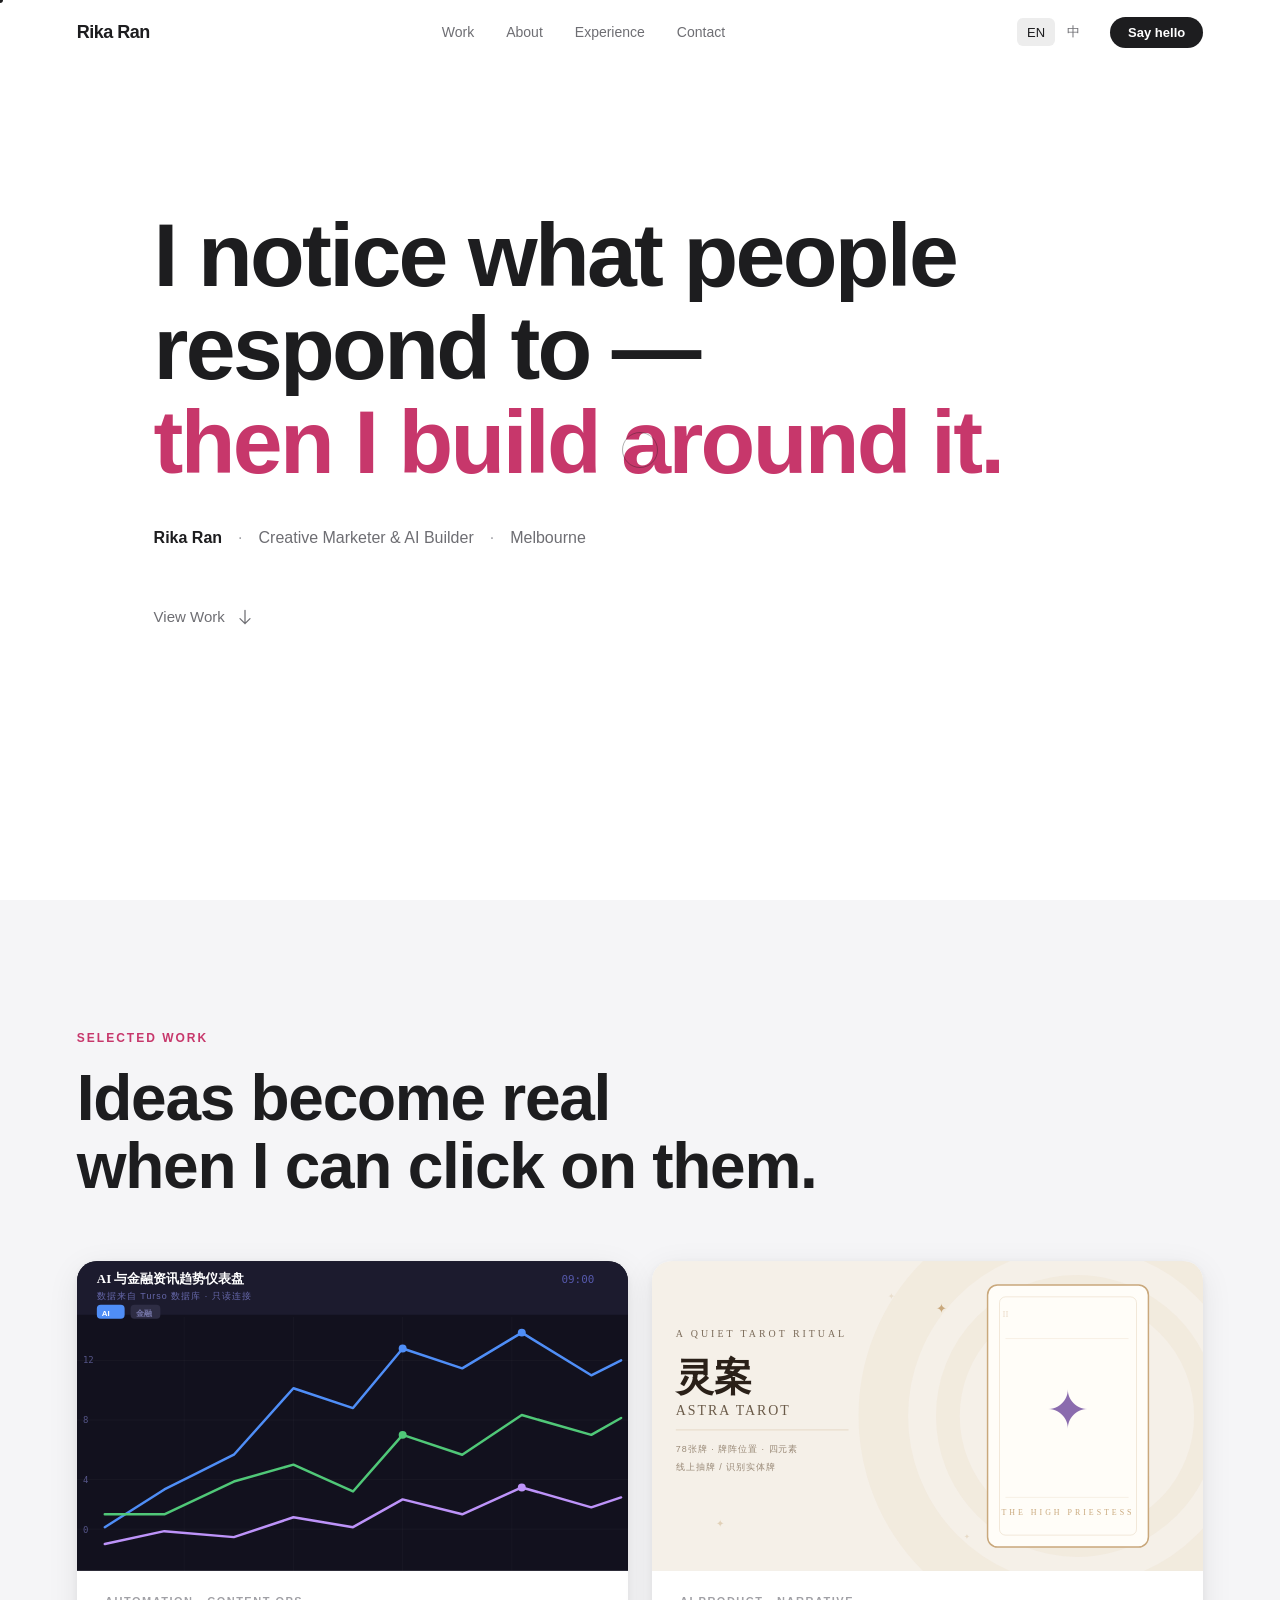
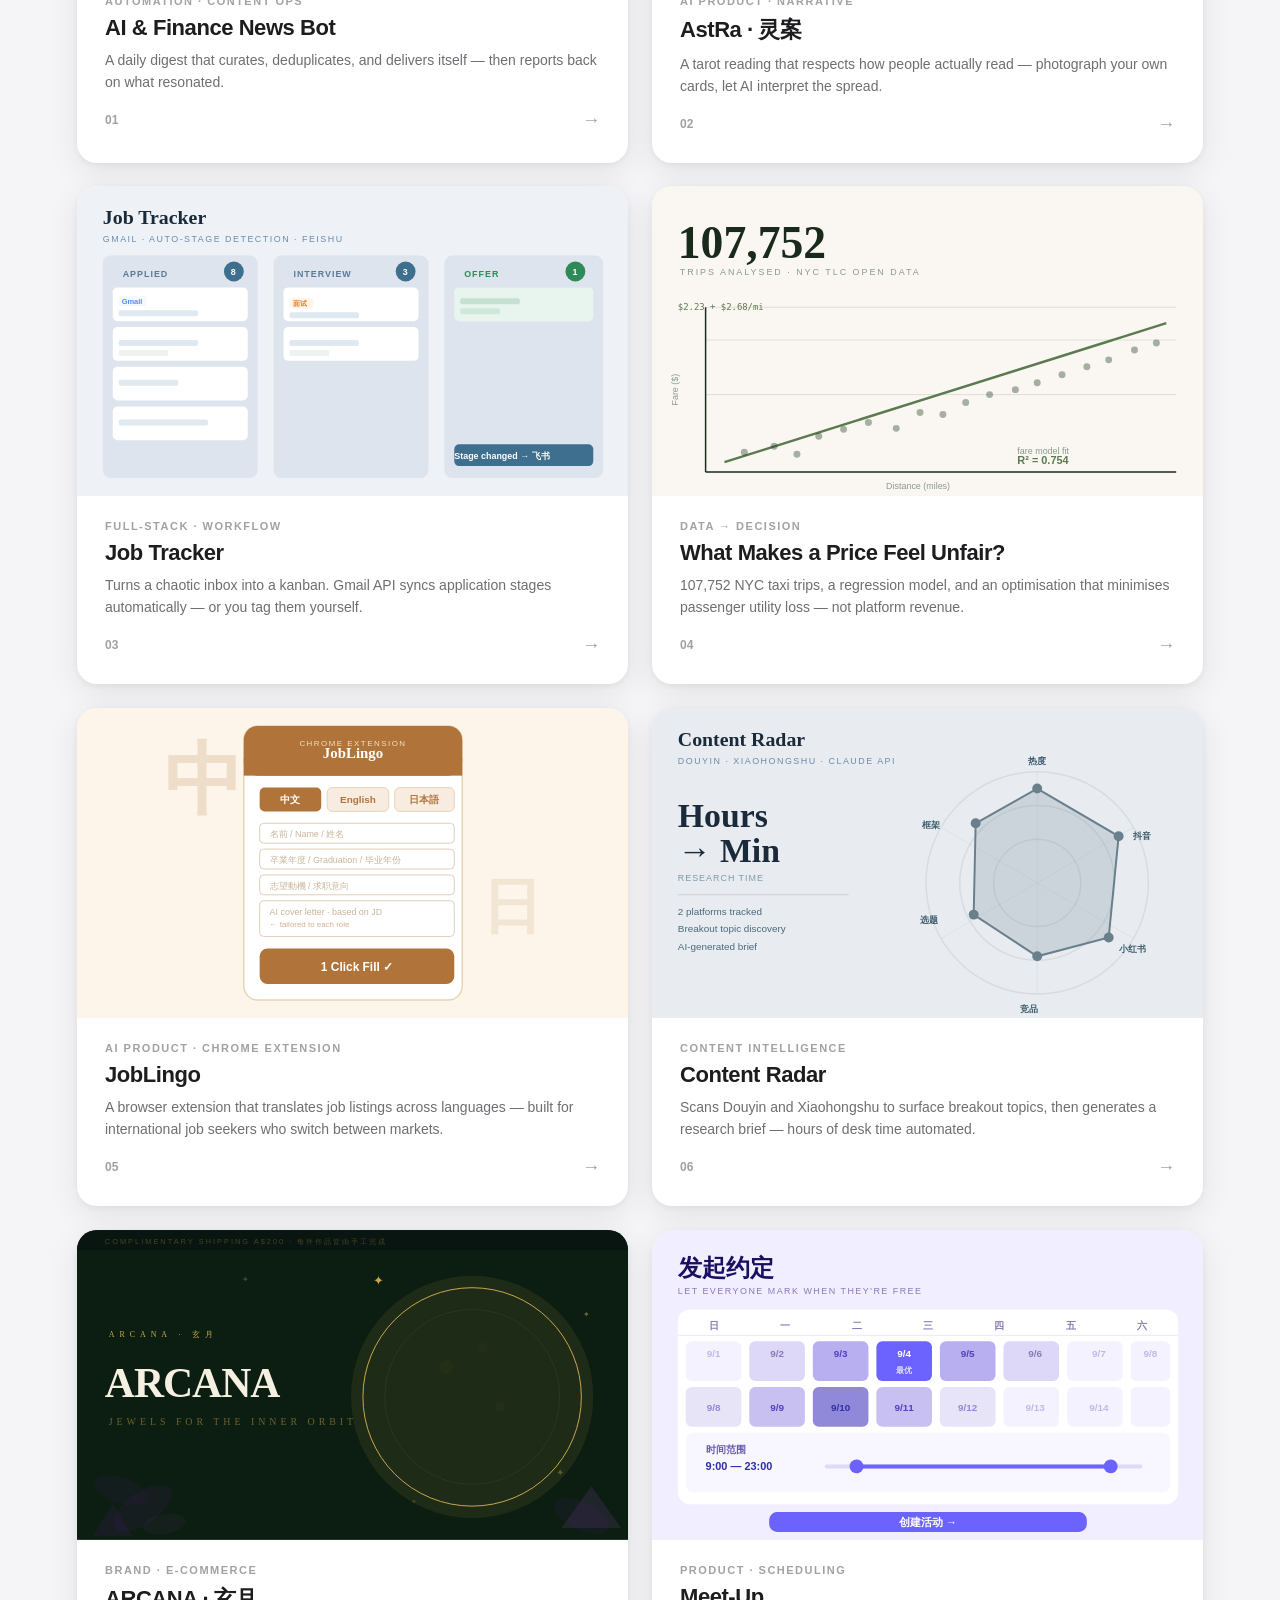
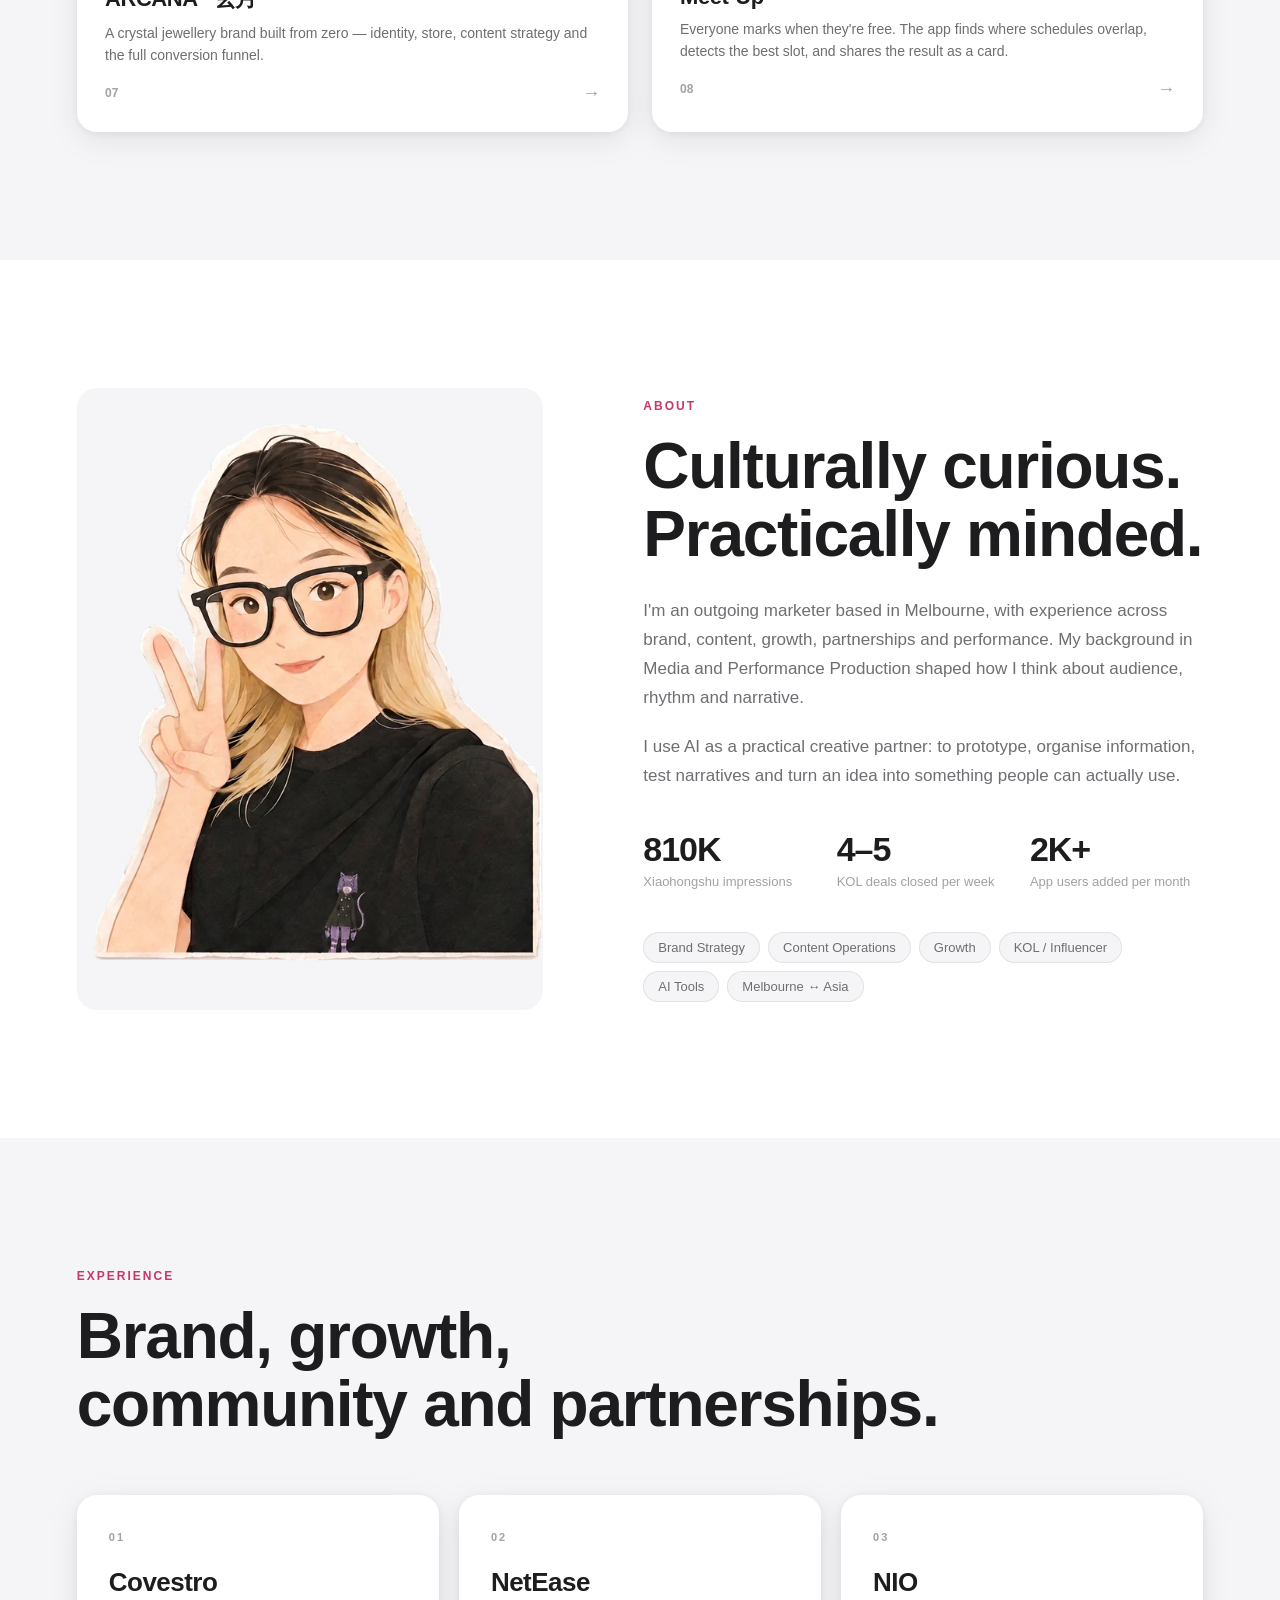
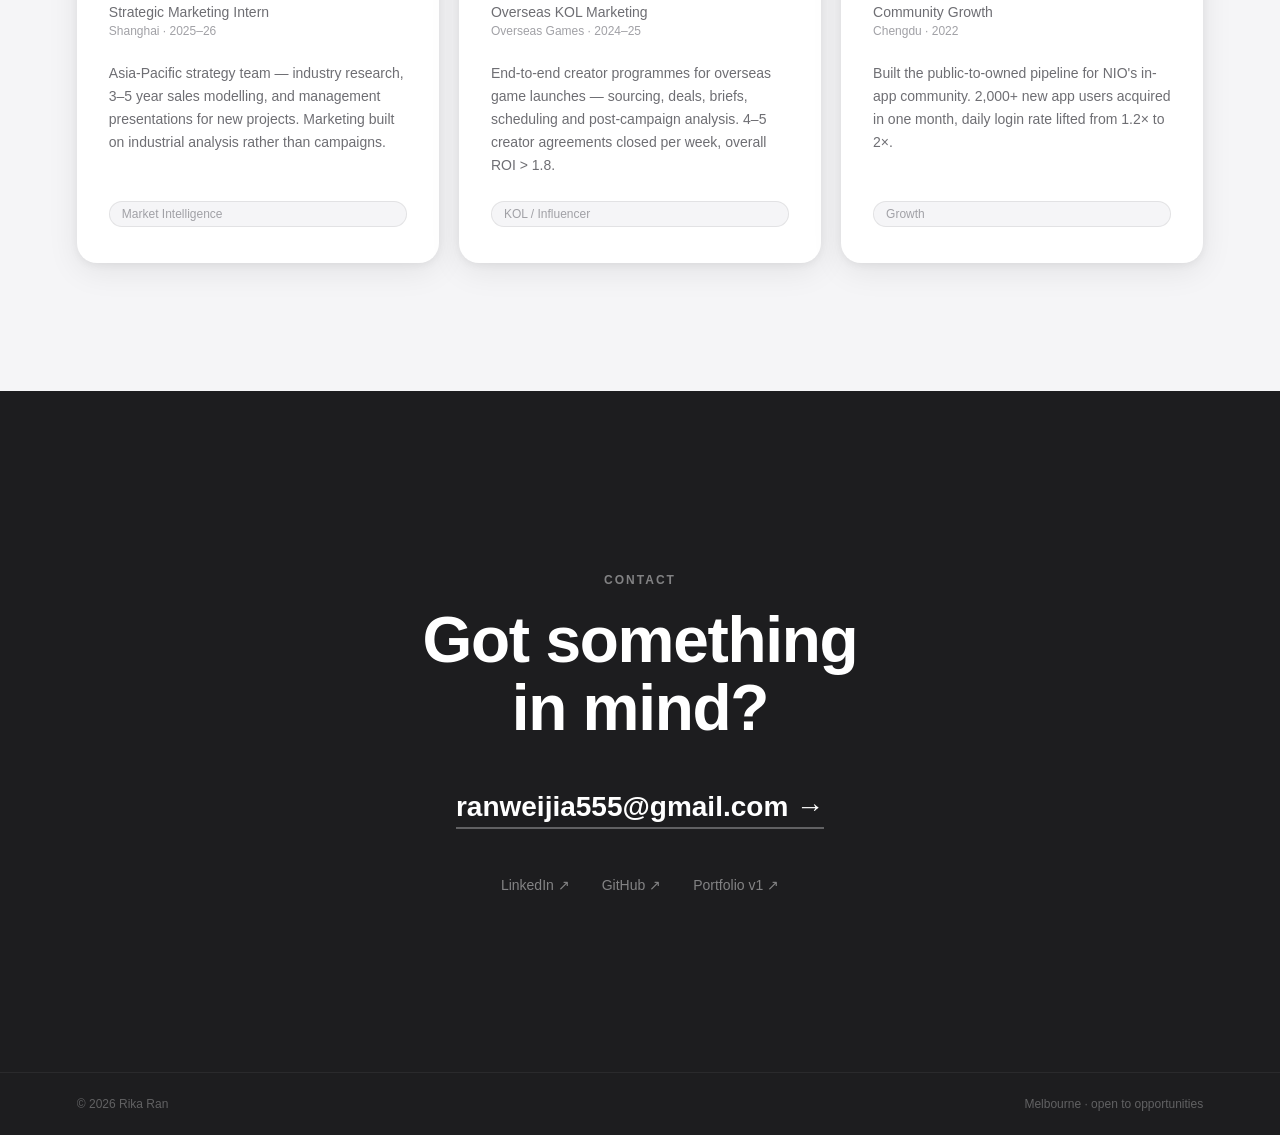
==== v2/index.html @ 794a5c97 "Add v2: Apple-style portfolio with interactions Clean near-white design, custom cursor, card 3D tilt" ====
<!doctype html>
<html lang="en">
<head>
  <meta charset="utf-8">
  <meta name="viewport" content="width=device-width,initial-scale=1">
  <title>Rika Ran</title>
  <meta name="description" content="Creative Marketer & AI Builder based in Melbourne.">
  <link rel="icon" href="data:image/svg+xml,<svg xmlns='http://www.w3.org/2000/svg' viewBox='0 0 100 100'><text y='.9em' font-size='90'>✦</text></svg>">
  <link rel="stylesheet" href="styles.css">
</head>
<body>

  <!-- Custom cursor -->
  <div class="cursor-dot"  aria-hidden="true"></div>
  <div class="cursor-ring" aria-hidden="true"></div>

  <!-- Nav -->
  <header class="nav" id="nav">
    <a class="nav-logo" href="#">Rika Ran</a>
    <nav class="nav-links" aria-label="Primary">
      <a href="#work">Work</a>
      <a href="#about">About</a>
      <a href="#experience">Experience</a>
      <a href="#contact">Contact</a>
    </nav>
    <div class="nav-right">
      <div class="lang-sw" role="group" aria-label="Language">
        <button type="button" data-lang="en" class="active">EN</button>
        <button type="button" data-lang="zh">中</button>
      </div>
      <a class="nav-cta magnetic" href="mailto:ranweijia555@gmail.com">Say hello</a>
    </div>
  </header>

  <main>

    <!-- ── Hero ──────────────────────────────────────────────── -->
    <section class="hero" id="hero">
      <div class="hero-inner">
        <h1 class="hero-headline" aria-label="I notice what people respond to — then I build around it.">
          <span class="line"><span>I notice what people</span></span>
          <span class="line"><span>respond to —</span></span>
          <span class="line accent"><span>then I build around it.</span></span>
        </h1>
        <div class="hero-sub">
          <span class="hero-name">Rika Ran</span>
          <span class="sep">·</span>
          <span>Creative Marketer &amp; AI Builder</span>
          <span class="sep">·</span>
          <span>Melbourne</span>
        </div>
        <a class="hero-scroll" href="#work">
          <span>View Work</span>
          <svg viewBox="0 0 24 24" aria-hidden="true"><path d="M12 4v16M6 14l6 6 6-6"/></svg>
        </a>
      </div>
    </section>

    <!-- ── Work ──────────────────────────────────────────────── -->
    <section class="work" id="work">
      <header class="section-header reveal">
        <span class="section-kicker">Selected Work</span>
        <h2 class="section-title">Ideas become real<br>when I can click on them.</h2>
      </header>

      <div class="work-grid reveal-stagger">

        <article class="project-card reveal" data-tilt>
          <a class="card-link" href="https://github.com/ranweijia555-sys/ai-finance-news-bot" target="_blank" rel="noreferrer">
            <div class="card-cover"><img src="../assets/covers/bot.svg" alt="AI News Bot cover"></div>
            <div class="card-body">
              <span class="card-tag">Automation · Content Ops</span>
              <h3 class="card-title">AI &amp; Finance News Bot</h3>
              <p class="card-desc">A daily digest that curates, deduplicates, and delivers itself — then reports back on what resonated.</p>
              <div class="card-footer">
                <span class="card-num">01</span>
                <span class="card-arrow">→</span>
              </div>
            </div>
          </a>
        </article>

        <article class="project-card reveal" data-tilt>
          <a class="card-link" href="https://web-pink-ten-h8p4acc4mb.vercel.app" target="_blank" rel="noreferrer">
            <div class="card-cover"><img src="../assets/covers/astra.svg" alt="AstRa tarot app cover"></div>
            <div class="card-body">
              <span class="card-tag">AI Product · Narrative</span>
              <h3 class="card-title">AstRa · 灵案</h3>
              <p class="card-desc">A tarot reading that respects how people actually read — photograph your own cards, let AI interpret the spread.</p>
              <div class="card-footer">
                <span class="card-num">02</span>
                <span class="card-arrow">→</span>
              </div>
            </div>
          </a>
        </article>

        <article class="project-card reveal" data-tilt>
          <a class="card-link" href="https://github.com/ranweijia555-sys/job-tracker" target="_blank" rel="noreferrer">
            <div class="card-cover"><img src="../assets/covers/tracker.svg" alt="Job Tracker cover"></div>
            <div class="card-body">
              <span class="card-tag">Full-Stack · Workflow</span>
              <h3 class="card-title">Job Tracker</h3>
              <p class="card-desc">Turns a chaotic inbox into a kanban. Gmail API syncs application stages automatically — or you tag them yourself.</p>
              <div class="card-footer">
                <span class="card-num">03</span>
                <span class="card-arrow">→</span>
              </div>
            </div>
          </a>
        </article>

        <article class="project-card reveal" data-tilt>
          <a class="card-link" href="#" target="_blank" rel="noreferrer">
            <div class="card-cover"><img src="../assets/covers/pricing.svg" alt="Fair Pricing cover"></div>
            <div class="card-body">
              <span class="card-tag">Data → Decision</span>
              <h3 class="card-title">What Makes a Price Feel Unfair?</h3>
              <p class="card-desc">107,752 NYC taxi trips, a regression model, and an optimisation that minimises passenger utility loss — not platform revenue.</p>
              <div class="card-footer">
                <span class="card-num">04</span>
                <span class="card-arrow">→</span>
              </div>
            </div>
          </a>
        </article>

        <article class="project-card reveal" data-tilt>
          <a class="card-link" href="#" target="_blank" rel="noreferrer">
            <div class="card-cover"><img src="../assets/covers/joblingo.svg" alt="JobLingo cover"></div>
            <div class="card-body">
              <span class="card-tag">AI Product · Chrome Extension</span>
              <h3 class="card-title">JobLingo</h3>
              <p class="card-desc">A browser extension that translates job listings across languages — built for international job seekers who switch between markets.</p>
              <div class="card-footer">
                <span class="card-num">05</span>
                <span class="card-arrow">→</span>
              </div>
            </div>
          </a>
        </article>

        <article class="project-card reveal" data-tilt>
          <a class="card-link" href="#" target="_blank" rel="noreferrer">
            <div class="card-cover"><img src="../assets/covers/radar.svg" alt="Content Radar cover"></div>
            <div class="card-body">
              <span class="card-tag">Content Intelligence</span>
              <h3 class="card-title">Content Radar</h3>
              <p class="card-desc">Scans Douyin and Xiaohongshu to surface breakout topics, then generates a research brief — hours of desk time automated.</p>
              <div class="card-footer">
                <span class="card-num">06</span>
                <span class="card-arrow">→</span>
              </div>
            </div>
          </a>
        </article>

        <article class="project-card reveal" data-tilt>
          <a class="card-link" href="#" target="_blank" rel="noreferrer">
            <div class="card-cover"><img src="../assets/covers/crystal.svg" alt="ARCANA cover"></div>
            <div class="card-body">
              <span class="card-tag">Brand · E-commerce</span>
              <h3 class="card-title">ARCANA · 玄月</h3>
              <p class="card-desc">A crystal jewellery brand built from zero — identity, store, content strategy and the full conversion funnel.</p>
              <div class="card-footer">
                <span class="card-num">07</span>
                <span class="card-arrow">→</span>
              </div>
            </div>
          </a>
        </article>

        <article class="project-card reveal" data-tilt>
          <a class="card-link" href="https://meet-up-ri-ka.vercel.app" target="_blank" rel="noreferrer">
            <div class="card-cover"><img src="../assets/covers/meetup.svg" alt="Meet-Up cover"></div>
            <div class="card-body">
              <span class="card-tag">Product · Scheduling</span>
              <h3 class="card-title">Meet-Up</h3>
              <p class="card-desc">Everyone marks when they're free. The app finds where schedules overlap, detects the best slot, and shares the result as a card.</p>
              <div class="card-footer">
                <span class="card-num">08</span>
                <span class="card-arrow">→</span>
              </div>
            </div>
          </a>
        </article>

      </div>
    </section>

    <!-- ── About ──────────────────────────────────────────────── -->
    <section class="about" id="about">
      <div class="about-inner">
        <div class="about-portrait reveal">
          <img src="../assets/rika-peace-transparent-20260812.webp" alt="Rika Ran">
        </div>
        <div class="about-copy">
          <span class="section-kicker reveal">About</span>
          <h2 class="section-title reveal">Culturally curious.<br>Practically minded.</h2>
          <p class="reveal">I'm an outgoing marketer based in Melbourne, with experience across brand, content, growth, partnerships and performance. My background in Media and Performance Production shaped how I think about audience, rhythm and narrative.</p>
          <p class="reveal">I use AI as a practical creative partner: to prototype, organise information, test narratives and turn an idea into something people can actually use.</p>
          <div class="about-stats reveal-stagger">
            <div class="stat-item reveal">
              <div class="stat-num">810K</div>
              <div class="stat-label">Xiaohongshu impressions</div>
            </div>
            <div class="stat-item reveal">
              <div class="stat-num">4–5</div>
              <div class="stat-label">KOL deals closed per week</div>
            </div>
            <div class="stat-item reveal">
              <div class="stat-num">2K+</div>
              <div class="stat-label">App users added per month</div>
            </div>
          </div>
          <div class="about-tags reveal">
            <span>Brand Strategy</span>
            <span>Content Operations</span>
            <span>Growth</span>
            <span>KOL / Influencer</span>
            <span>AI Tools</span>
            <span>Melbourne ↔ Asia</span>
          </div>
        </div>
      </div>
    </section>

    <!-- ── Experience ─────────────────────────────────────────── -->
    <section class="experience" id="experience">
      <header class="section-header reveal" style="max-width:var(--max);margin-left:auto;margin-right:auto;margin-bottom:56px">
        <span class="section-kicker">Experience</span>
        <h2 class="section-title">Brand, growth,<br>community and partnerships.</h2>
      </header>
      <div class="exp-grid reveal-stagger">

        <div class="exp-card reveal">
          <div class="exp-num">01</div>
          <div class="exp-company">Covestro</div>
          <div class="exp-role">Strategic Marketing Intern</div>
          <div class="exp-year">Shanghai · 2025–26</div>
          <p class="exp-desc">Asia-Pacific strategy team — industry research, 3–5 year sales modelling, and management presentations for new projects. Marketing built on industrial analysis rather than campaigns.</p>
          <span class="exp-tag">Market Intelligence</span>
        </div>

        <div class="exp-card reveal">
          <div class="exp-num">02</div>
          <div class="exp-company">NetEase</div>
          <div class="exp-role">Overseas KOL Marketing</div>
          <div class="exp-year">Overseas Games · 2024–25</div>
          <p class="exp-desc">End-to-end creator programmes for overseas game launches — sourcing, deals, briefs, scheduling and post-campaign analysis. 4–5 creator agreements closed per week, overall ROI &gt; 1.8.</p>
          <span class="exp-tag">KOL / Influencer</span>
        </div>

        <div class="exp-card reveal">
          <div class="exp-num">03</div>
          <div class="exp-company">NIO</div>
          <div class="exp-role">Community Growth</div>
          <div class="exp-year">Chengdu · 2022</div>
          <p class="exp-desc">Built the public-to-owned pipeline for NIO's in-app community. 2,000+ new app users acquired in one month, daily login rate lifted from 1.2× to 2×.</p>
          <span class="exp-tag">Growth</span>
        </div>

      </div>
    </section>

    <!-- ── Contact ────────────────────────────────────────────── -->
    <section class="contact" id="contact">
      <span class="section-kicker reveal">Contact</span>
      <h2 class="section-title reveal">Got something<br>in mind?</h2>
      <a class="contact-email magnetic reveal" href="mailto:ranweijia555@gmail.com">
        ranweijia555@gmail.com →
      </a>
      <div class="contact-links reveal">
        <a href="https://www.linkedin.com/in/weijiaran" target="_blank" rel="noreferrer">LinkedIn ↗</a>
        <a href="https://github.com/ranweijia555-sys" target="_blank" rel="noreferrer">GitHub ↗</a>
        <a href="../" >Portfolio v1 ↗</a>
      </div>
    </section>

  </main>

  <footer>
    <span>© 2026 Rika Ran</span>
    <span>Melbourne · open to opportunities</span>
  </footer>

  <script src="script.js"></script>
</body>
</html>
---- v2/styles.css ----
/* ── Design tokens ───────────────────────────────────────────── */
:root {
  --bg:      #f5f5f7;
  --surface: #ffffff;
  --text:    #1d1d1f;
  --text-2:  #6e6e73;
  --text-3:  #a1a1a6;
  --accent:  #c7376b;
  --border:  rgba(0,0,0,.08);
  --radius:  20px;
  --radius-sm: 10px;
  --shadow:  0 2px 8px rgba(0,0,0,.06), 0 8px 32px rgba(0,0,0,.08);
  --shadow-hover: 0 4px 16px rgba(0,0,0,.08), 0 24px 64px rgba(0,0,0,.14);
  --font:    -apple-system, BlinkMacSystemFont, "SF Pro Display", "Helvetica Neue", Arial, sans-serif;
  --max:     1200px;
  --pad:     clamp(24px,6vw,80px);
  --nav-h:   64px;
}

/* ── Reset ───────────────────────────────────────────────────── */
*, *::before, *::after { box-sizing: border-box; margin: 0; padding: 0; }
html { scroll-behavior: smooth; font-size: 16px; -webkit-font-smoothing: antialiased; }
body { background: var(--bg); color: var(--text); font-family: var(--font); overflow-x: hidden; cursor: none; }
a { color: inherit; text-decoration: none; }
img { display: block; max-width: 100%; }
button { font-family: var(--font); cursor: none; }

/* ── Custom cursor ───────────────────────────────────────────── */
.cursor-dot {
  position: fixed; top: 0; left: 0; width: 6px; height: 6px;
  background: var(--text); border-radius: 50%;
  pointer-events: none; z-index: 9999;
  transform: translate(-50%,-50%);
  transition: background .2s, transform .1s;
}
.cursor-ring {
  position: fixed; top: 0; left: 0; width: 36px; height: 36px;
  border: 1.5px solid rgba(29,29,31,.35); border-radius: 50%;
  pointer-events: none; z-index: 9998;
  transform: translate(-50%,-50%);
  transition: width .3s, height .3s, border-color .3s, background .2s;
}
body.cursor-hover .cursor-ring {
  width: 56px; height: 56px;
  background: rgba(199,55,107,.08);
  border-color: var(--accent);
}
body.cursor-hover .cursor-dot { background: var(--accent); transform: translate(-50%,-50%) scale(1.4); }

/* ── Nav ─────────────────────────────────────────────────────── */
.nav {
  position: fixed; top: 0; left: 0; right: 0; z-index: 100;
  height: var(--nav-h);
  display: flex; align-items: center; justify-content: space-between;
  padding: 0 var(--pad);
  transition: background .3s, backdrop-filter .3s, box-shadow .3s;
}
.nav.scrolled {
  background: rgba(245,245,247,.82);
  backdrop-filter: blur(20px) saturate(180%);
  -webkit-backdrop-filter: blur(20px) saturate(180%);
  box-shadow: 0 1px 0 var(--border);
}
.nav-logo {
  font-size: 18px; font-weight: 700; letter-spacing: -.5px;
  color: var(--text);
}
.nav-links { display: flex; gap: 32px; }
.nav-links a { font-size: 14px; font-weight: 500; color: var(--text-2); transition: color .2s; }
.nav-links a:hover { color: var(--text); }
.nav-right { display: flex; align-items: center; gap: 20px; }
.lang-sw { display: flex; gap: 2px; }
.lang-sw button {
  padding: 5px 10px; border: none; background: transparent;
  font-size: 13px; font-weight: 500; color: var(--text-2);
  border-radius: 6px; transition: background .2s, color .2s;
}
.lang-sw button.active { background: rgba(29,29,31,.08); color: var(--text); }
.nav-cta {
  padding: 8px 18px; background: var(--text); color: #fff;
  border-radius: 40px; font-size: 13px; font-weight: 600;
  transition: background .2s, transform .3s cubic-bezier(.34,1.56,.64,1);
  display: inline-block;
}
.nav-cta:hover { background: var(--accent); }

/* ── Section shared ──────────────────────────────────────────── */
section { padding: clamp(80px,10vw,140px) var(--pad); }
.section-kicker {
  display: inline-block; margin-bottom: 20px;
  font-size: 12px; font-weight: 600; letter-spacing: 2px; text-transform: uppercase;
  color: var(--accent);
}
.section-title {
  font-size: clamp(36px,5vw,72px); font-weight: 700;
  line-height: 1.06; letter-spacing: -.02em; color: var(--text);
}

/* ── Scroll reveal ───────────────────────────────────────────── */
.reveal { opacity: 0; transform: translateY(24px); transition: opacity .8s cubic-bezier(.22,.75,.2,1), transform .8s cubic-bezier(.22,.75,.2,1); }
.reveal.in-view { opacity: 1; transform: none; }
.reveal-stagger .reveal:nth-child(1) { transition-delay: 0s; }
.reveal-stagger .reveal:nth-child(2) { transition-delay: .1s; }
.reveal-stagger .reveal:nth-child(3) { transition-delay: .2s; }
.reveal-stagger .reveal:nth-child(4) { transition-delay: .3s; }

/* ── Hero ────────────────────────────────────────────────────── */
.hero {
  min-height: 100vh; display: flex; align-items: center;
  background: var(--surface); padding-top: var(--nav-h);
}
.hero-inner { max-width: var(--max); width: 100%; margin: 0 auto; padding: 0 var(--pad); }
.hero-headline {
  font-size: clamp(44px,7vw,104px); font-weight: 700;
  line-height: 1.04; letter-spacing: -.03em;
  margin-bottom: 40px;
}
.hero-headline .line { display: block; overflow: hidden; }
.hero-headline .line span {
  display: block;
  transform: translateY(110%);
  transition: transform .9s cubic-bezier(.22,.75,.2,1);
}
.hero-headline .line.accent span { color: var(--accent); }
.hero.loaded .hero-headline .line:nth-child(1) span { transform: none; transition-delay: .05s; }
.hero.loaded .hero-headline .line:nth-child(2) span { transform: none; transition-delay: .18s; }
.hero.loaded .hero-headline .line:nth-child(3) span { transform: none; transition-delay: .31s; }
.hero-sub {
  display: flex; flex-wrap: wrap; gap: 8px 16px;
  font-size: 16px; color: var(--text-2);
  opacity: 0; transform: translateY(16px);
  transition: opacity .7s .6s, transform .7s .6s cubic-bezier(.22,.75,.2,1);
}
.hero.loaded .hero-sub { opacity: 1; transform: none; }
.hero-sub .sep { color: var(--text-3); }
.hero-name { font-weight: 600; color: var(--text); }
.hero-scroll {
  margin-top: 60px; display: inline-flex; align-items: center; gap: 10px;
  font-size: 15px; font-weight: 500; color: var(--text-2);
  opacity: 0; transition: opacity .6s 1s, color .2s;
}
.hero.loaded .hero-scroll { opacity: 1; }
.hero-scroll:hover { color: var(--accent); }
.hero-scroll svg {
  width: 20px; height: 20px; stroke: currentColor; stroke-width: 1.5;
  fill: none; stroke-linecap: round; stroke-linejoin: round;
  animation: bobDown 2s ease-in-out infinite;
}
@keyframes bobDown { 0%,100%{transform:translateY(0)} 50%{transform:translateY(5px)} }

/* ── Work ────────────────────────────────────────────────────── */
.work { background: var(--bg); }
.work .section-header { margin-bottom: 60px; }
.work-grid {
  display: grid; grid-template-columns: repeat(2,1fr); gap: 24px;
  max-width: var(--max); margin: 0 auto;
}
.project-card {
  background: var(--surface); border-radius: var(--radius);
  overflow: hidden; box-shadow: var(--shadow);
  transition: box-shadow .4s, transform .4s cubic-bezier(.22,.75,.2,1);
  transform-style: preserve-3d;
  will-change: transform;
}
.project-card:hover { box-shadow: var(--shadow-hover); }
.card-link { display: block; color: inherit; }
.card-cover {
  aspect-ratio: 16/9; overflow: hidden; background: #eee;
}
.card-cover img { width: 100%; height: 100%; object-fit: cover; transition: transform .5s cubic-bezier(.22,.75,.2,1); }
.project-card:hover .card-cover img { transform: scale(1.04); }
.card-body { padding: 24px 28px 28px; }
.card-tag {
  font-size: 11px; font-weight: 600; letter-spacing: 1.5px;
  text-transform: uppercase; color: var(--text-3);
  display: block; margin-bottom: 8px;
}
.card-title { font-size: 22px; font-weight: 700; letter-spacing: -.02em; margin-bottom: 8px; }
.card-desc { font-size: 14px; line-height: 1.6; color: var(--text-2); margin-bottom: 16px; }
.card-footer { display: flex; align-items: center; justify-content: space-between; }
.card-num { font-size: 12px; font-weight: 600; color: var(--text-3); font-variant-numeric: tabular-nums; }
.card-arrow {
  font-size: 18px; color: var(--text-3);
  transition: transform .3s, color .2s;
}
.project-card:hover .card-arrow { transform: translate(4px,-2px); color: var(--accent); }

/* ── About ───────────────────────────────────────────────────── */
.about { background: var(--surface); }
.about-inner {
  max-width: var(--max); margin: 0 auto;
  display: grid; grid-template-columns: 1fr 1.2fr; gap: clamp(40px,8vw,100px); align-items: center;
}
.about-portrait {
  border-radius: var(--radius); overflow: hidden;
  aspect-ratio: 3/4; background: var(--bg);
}
.about-portrait img { width: 100%; height: 100%; object-fit: cover; object-position: 50% 20%; }
.about-copy .section-title { margin-bottom: 28px; }
.about-copy p { font-size: 17px; line-height: 1.7; color: var(--text-2); margin-bottom: 20px; }
.about-stats {
  display: grid; grid-template-columns: repeat(3,1fr);
  gap: 20px; margin: 40px 0;
}
.stat-item { }
.stat-num { font-size: 34px; font-weight: 700; letter-spacing: -.03em; color: var(--text); }
.stat-label { font-size: 13px; color: var(--text-3); margin-top: 4px; line-height: 1.4; }
.about-tags { display: flex; flex-wrap: wrap; gap: 8px; margin-top: 32px; }
.about-tags span {
  padding: 7px 14px; border-radius: 40px;
  border: 1px solid var(--border); background: var(--bg);
  font-size: 13px; color: var(--text-2);
}

/* ── Experience ──────────────────────────────────────────────── */
.experience { background: var(--bg); }
.experience .section-header { margin-bottom: 56px; max-width: var(--max); margin-left: auto; margin-right: auto; }
.exp-grid {
  display: grid; grid-template-columns: repeat(3,1fr); gap: 20px;
  max-width: var(--max); margin: 0 auto;
}
.exp-card {
  background: var(--surface); border-radius: var(--radius);
  padding: 36px 32px; box-shadow: var(--shadow);
  display: flex; flex-direction: column; gap: 0;
}
.exp-num { font-size: 11px; font-weight: 700; letter-spacing: 2px; color: var(--text-3); margin-bottom: 24px; }
.exp-company { font-size: 26px; font-weight: 700; letter-spacing: -.02em; margin-bottom: 6px; }
.exp-role { font-size: 14px; color: var(--text-2); margin-bottom: 4px; }
.exp-year { font-size: 12px; color: var(--text-3); margin-bottom: 24px; }
.exp-desc { font-size: 14px; line-height: 1.65; color: var(--text-2); flex: 1; }
.exp-tag {
  display: inline-block; margin-top: 24px;
  padding: 5px 12px; border-radius: 40px;
  background: var(--bg); font-size: 12px; color: var(--text-3);
  border: 1px solid var(--border);
}

/* ── Contact ─────────────────────────────────────────────────── */
.contact {
  background: var(--text); color: #fff;
  text-align: center; padding: clamp(100px,14vw,180px) var(--pad);
}
.contact .section-kicker { color: rgba(255,255,255,.45); }
.contact .section-title { color: #fff; max-width: 700px; margin: 0 auto 48px; }
.contact-email {
  display: inline-block; font-size: clamp(18px,3vw,28px);
  font-weight: 600; color: #fff; border-bottom: 2px solid rgba(255,255,255,.3);
  padding-bottom: 4px; transition: border-color .2s, color .2s;
  margin-bottom: 48px;
}
.contact-email:hover { color: var(--accent); border-color: var(--accent); }
.contact-links { display: flex; justify-content: center; gap: 32px; }
.contact-links a { font-size: 14px; color: rgba(255,255,255,.45); transition: color .2s; }
.contact-links a:hover { color: rgba(255,255,255,.9); }

/* ── Footer ──────────────────────────────────────────────────── */
footer {
  background: var(--text); color: rgba(255,255,255,.3);
  padding: 24px var(--pad);
  display: flex; justify-content: space-between;
  font-size: 12px; border-top: 1px solid rgba(255,255,255,.06);
}

/* ── Responsive ──────────────────────────────────────────────── */
@media (max-width: 900px) {
  .work-grid { grid-template-columns: 1fr; }
  .about-inner { grid-template-columns: 1fr; }
  .about-portrait { aspect-ratio: 4/3; max-height: 400px; }
  .exp-grid { grid-template-columns: 1fr; }
  .nav-links { display: none; }
}
@media (max-width: 600px) {
  .about-stats { grid-template-columns: repeat(2,1fr); }
  .hero-headline { font-size: clamp(36px,10vw,56px); }
}
@media (prefers-reduced-motion: reduce) {
  .hero-headline .line span, .hero-sub, .hero-scroll, .reveal { transition: none !important; transform: none !important; opacity: 1 !important; }
}
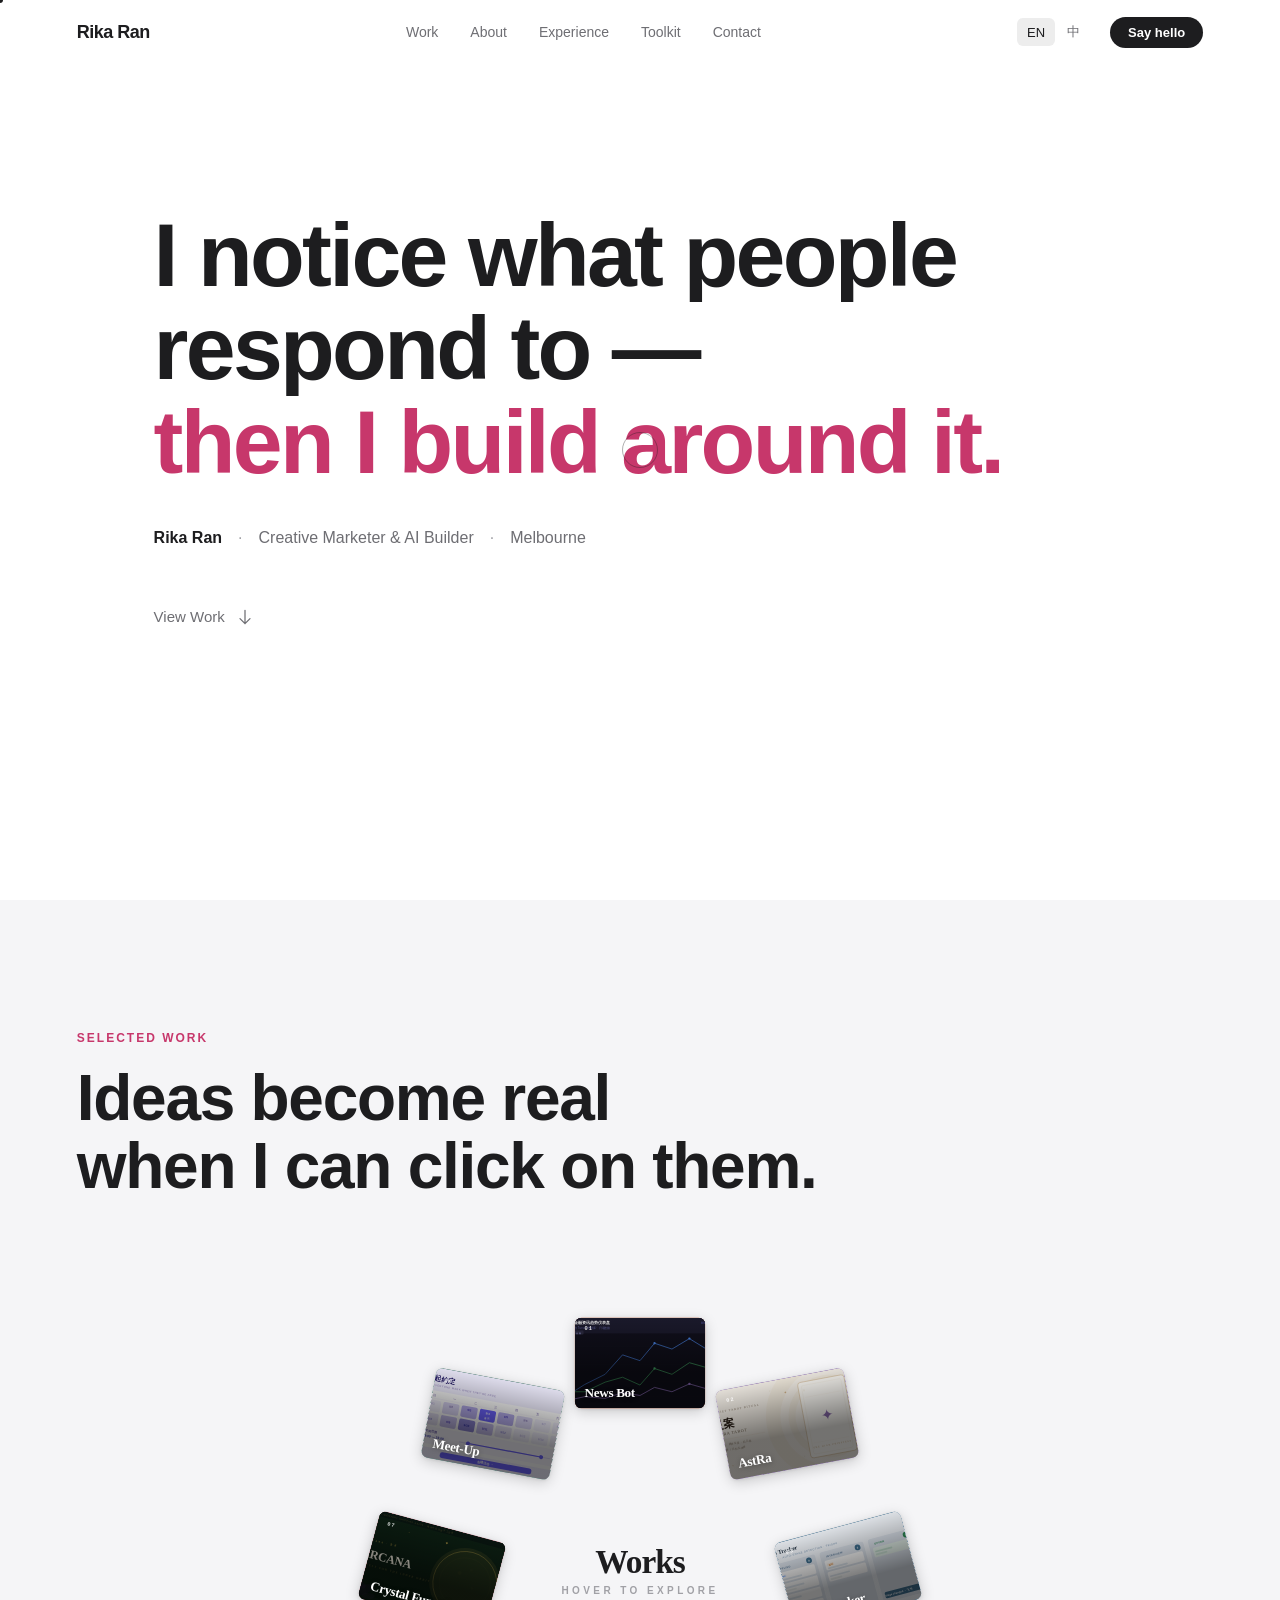
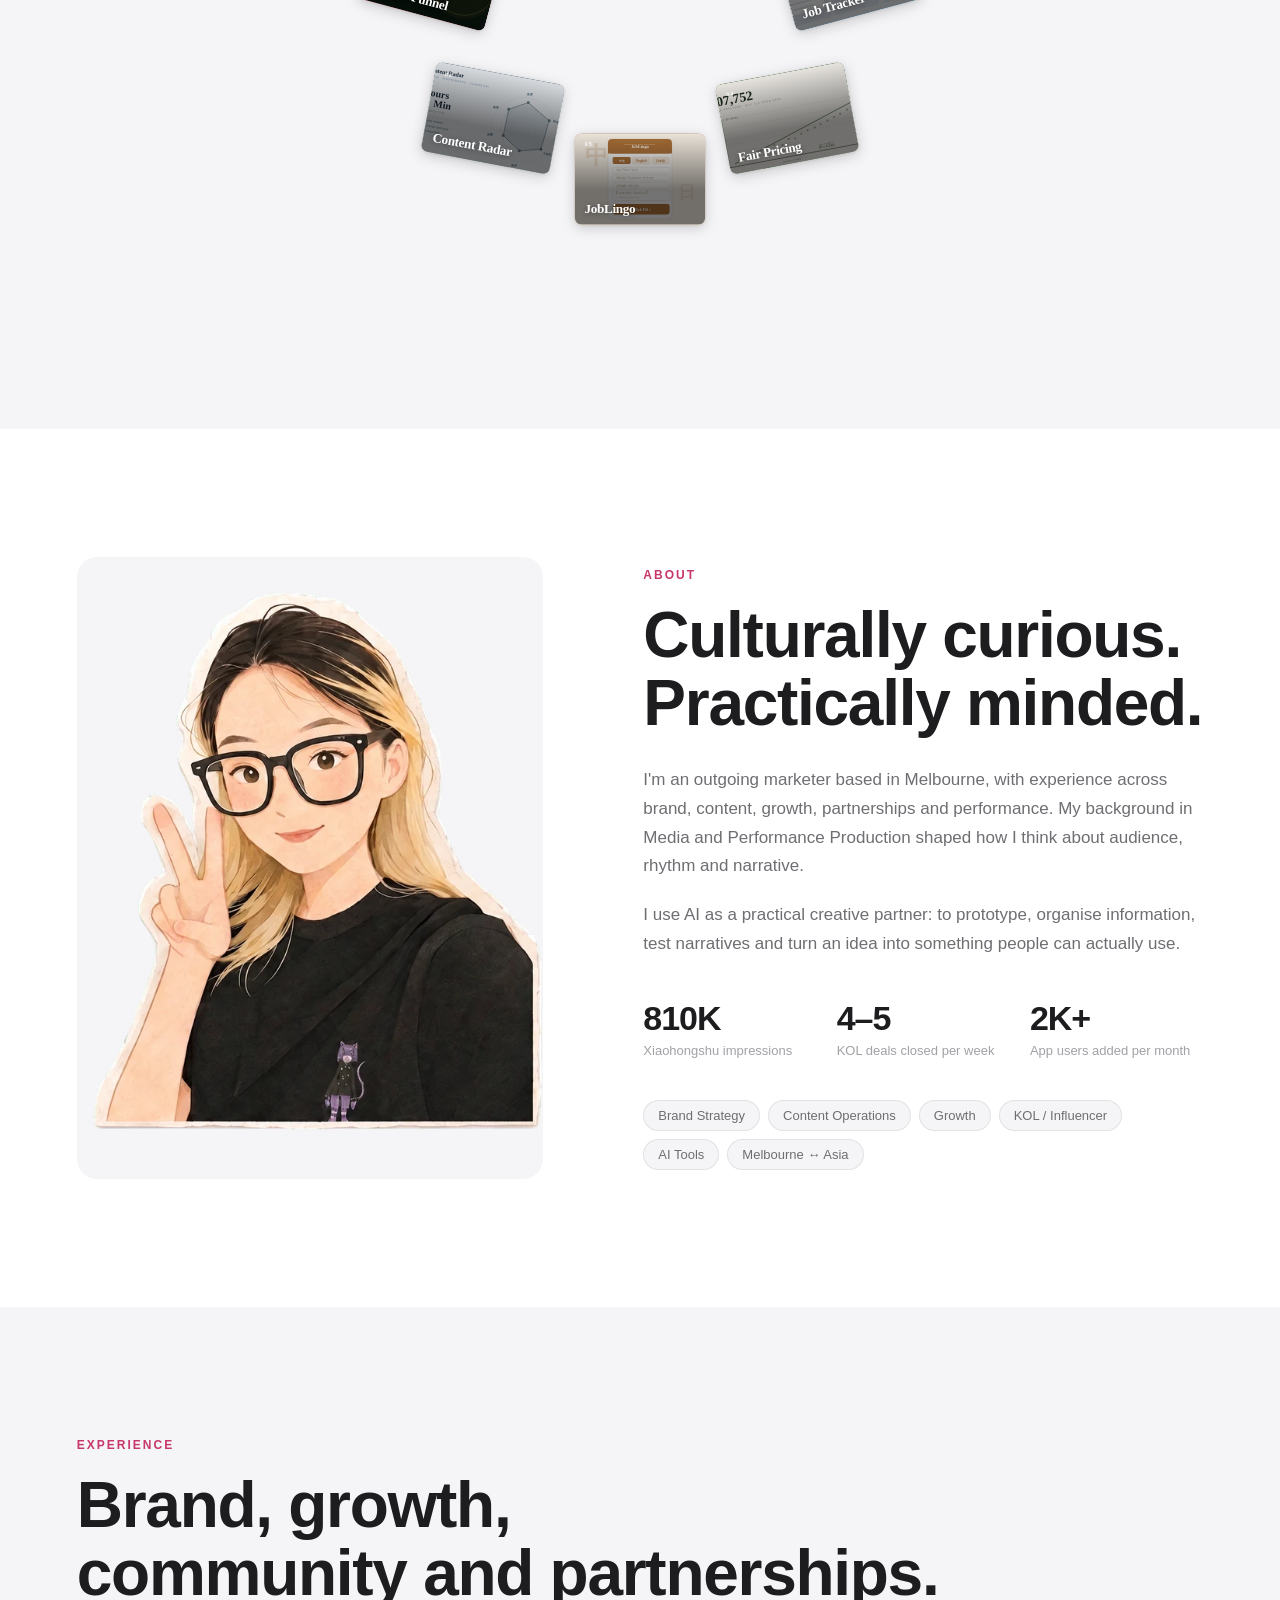
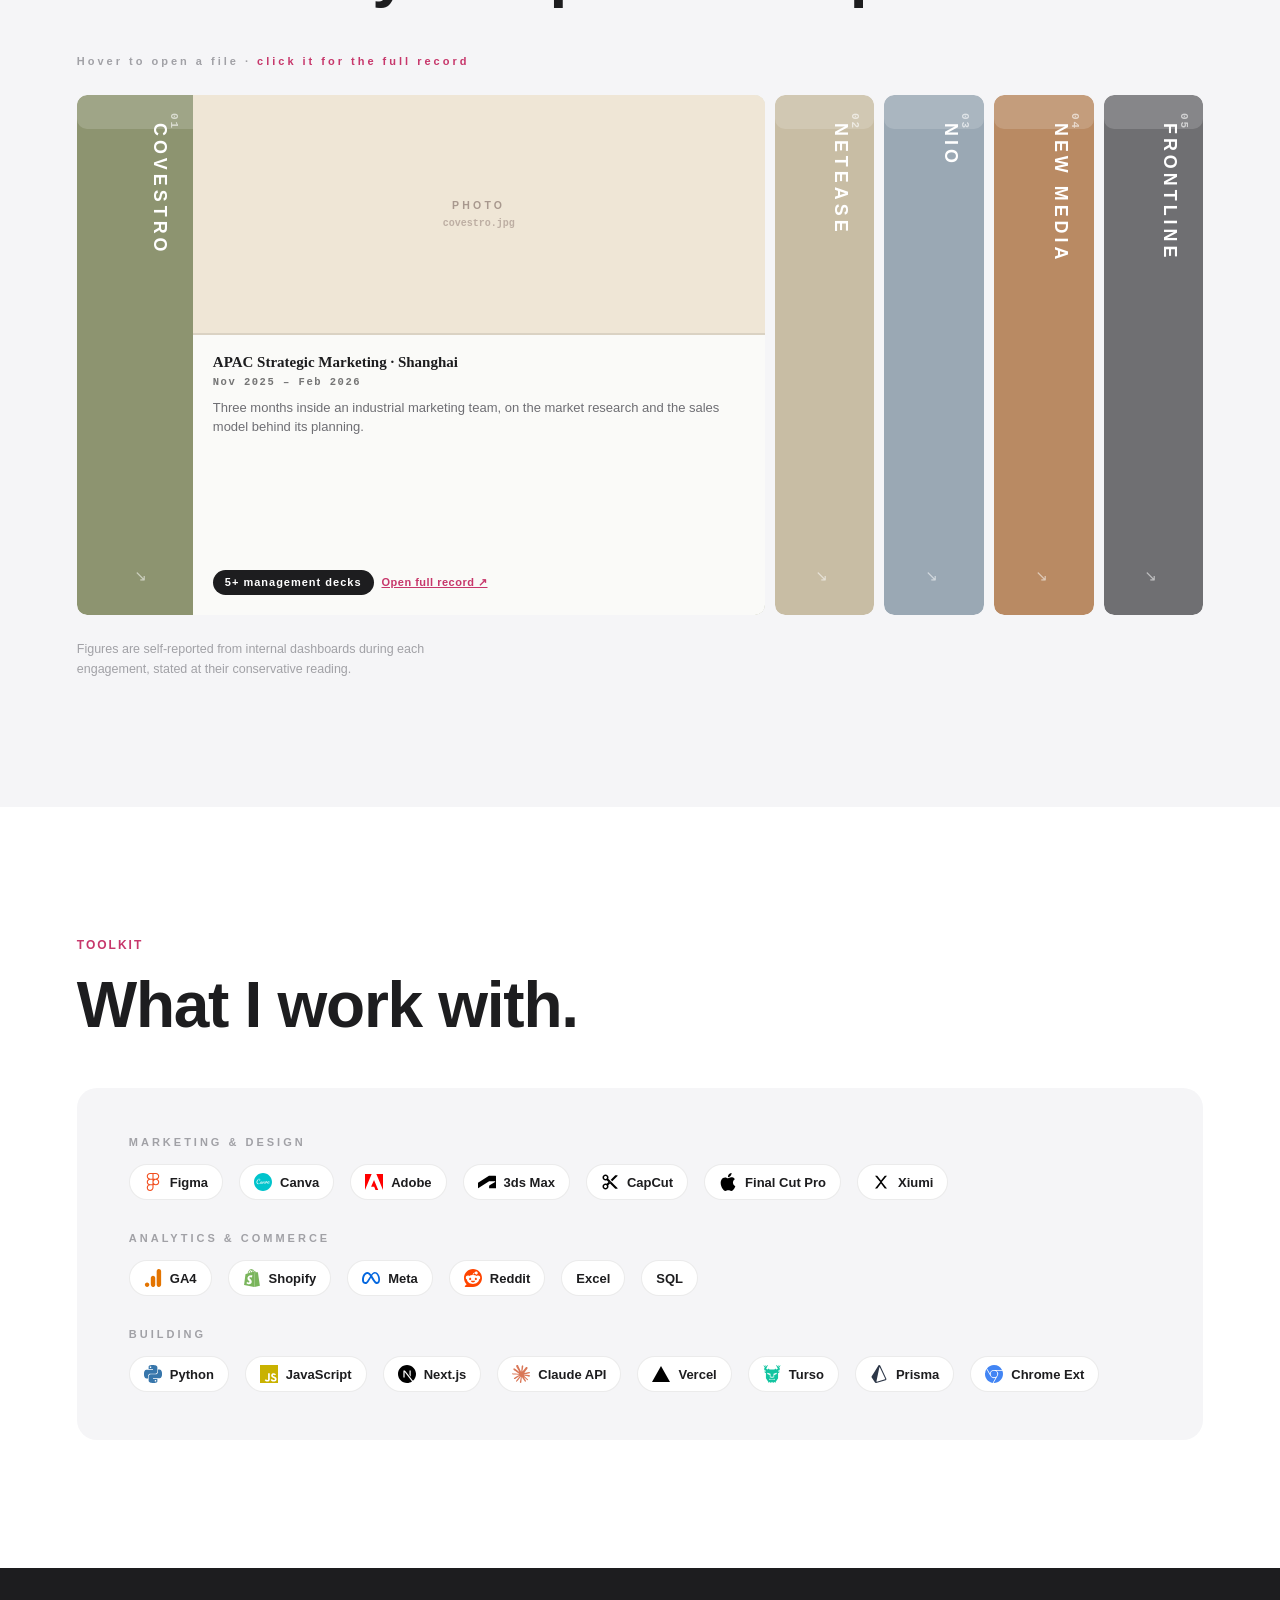
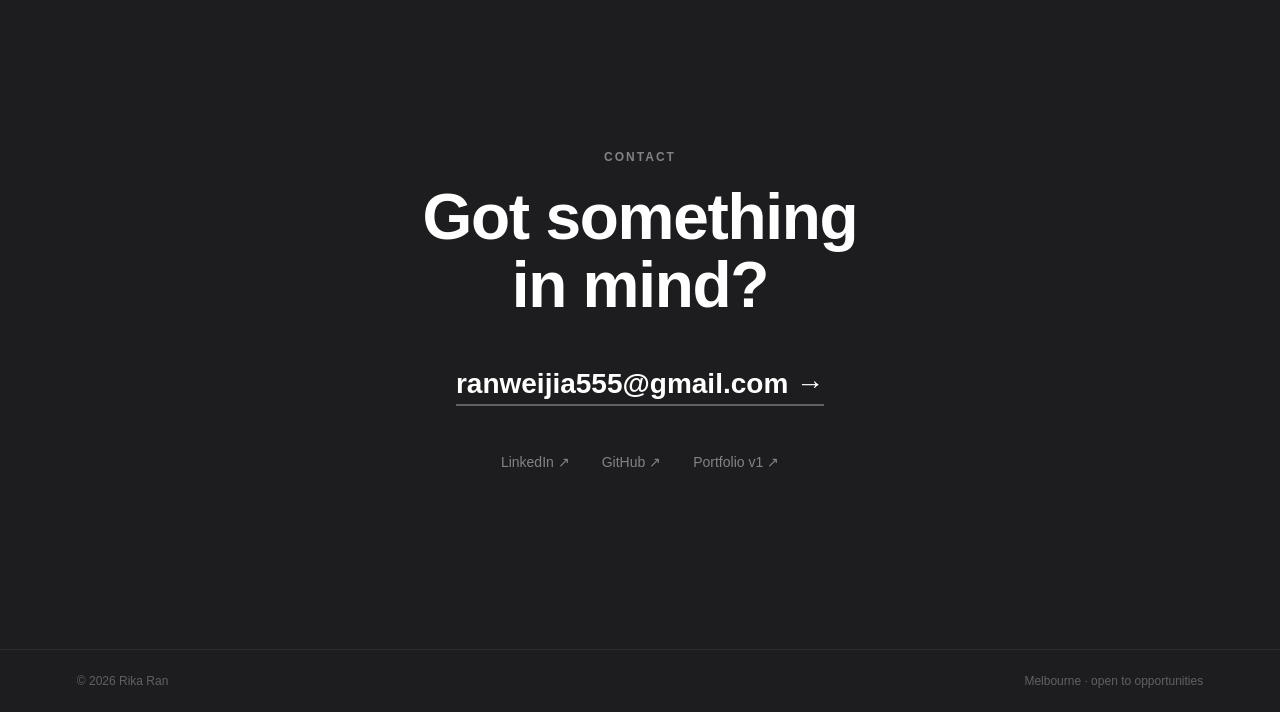
==== commit d1a3ba23: "v2: 四项更新 — 转盘、五条抽屉经历、工具栈、中文切换 1. 项目区改回 v1 转盘（build-wheel.js），带 8 个项目卡片和右侧详情面板 2. 实习经历改为可点击文件夹抽屉系统，含全" ====
--- a/v2/index.html
+++ b/v2/index.html
@@ -18,10 +18,11 @@
   <header class="nav" id="nav">
     <a class="nav-logo" href="#">Rika Ran</a>
     <nav class="nav-links" aria-label="Primary">
-      <a href="#work">Work</a>
-      <a href="#about">About</a>
-      <a href="#experience">Experience</a>
-      <a href="#contact">Contact</a>
+      <a href="#work" data-zh="作品">Work</a>
+      <a href="#about" data-zh="关于">About</a>
+      <a href="#experience" data-zh="经历">Experience</a>
+      <a href="#toolkit" data-zh="工具">Toolkit</a>
+      <a href="#contact" data-zh="联系">Contact</a>
     </nav>
     <div class="nav-right">
       <div class="lang-sw" role="group" aria-label="Language">
@@ -59,132 +60,114 @@
     <!-- ── Work ──────────────────────────────────────────────── -->
     <section class="work" id="work">
       <header class="section-header reveal">
-        <span class="section-kicker">Selected Work</span>
-        <h2 class="section-title">Ideas become real<br>when I can click on them.</h2>
+        <span class="section-kicker" data-zh="作品">Selected Work</span>
+        <h2 class="section-title" data-zh="想法变成真实，<br>当我能点击它的时候。">Ideas become real<br>when I can click on them.</h2>
       </header>
 
-      <div class="work-grid reveal-stagger">
-
-        <article class="project-card reveal" data-tilt>
-          <a class="card-link" href="https://github.com/ranweijia555-sys/ai-finance-news-bot" target="_blank" rel="noreferrer">
-            <div class="card-cover"><img src="../assets/covers/bot.svg" alt="AI News Bot cover"></div>
-            <div class="card-body">
-              <span class="card-tag">Automation · Content Ops</span>
-              <h3 class="card-title">AI &amp; Finance News Bot</h3>
-              <p class="card-desc">A daily digest that curates, deduplicates, and delivers itself — then reports back on what resonated.</p>
-              <div class="card-footer">
-                <span class="card-num">01</span>
-                <span class="card-arrow">→</span>
-              </div>
+      <div class="rw" id="buildWheel">
+        <div class="rw-stage" id="rwStage">
+          <svg class="rw-arc" aria-hidden="true"><path id="rwArc" d=""></path></svg>
+          <div class="rw-float">
+            <div class="rw-track" id="rwTrack">
+            <button class="rw-card" type="button" data-key="bot" style="--c:#c9633f"><figure><img class="rw-cover" src="../assets/covers/bot.svg" alt=""><span class="rw-no">01</span><span class="rw-ttl" data-zh="资讯推送 Bot">News Bot</span></figure></button>
+            <button class="rw-card" type="button" data-key="astra" style="--c:#8b6cae"><figure><img class="rw-cover" src="../assets/covers/astra.svg" alt=""><span class="rw-no">02</span><span class="rw-ttl" data-zh="AstRa 灵案">AstRa</span></figure></button>
+            <button class="rw-card" type="button" data-key="tracker" style="--c:#3f6f8f"><figure><img class="rw-cover" src="../assets/covers/tracker.svg" alt=""><span class="rw-no">03</span><span class="rw-ttl" data-zh="求职看板">Job Tracker</span></figure></button>
+            <button class="rw-card" type="button" data-key="pricing" style="--c:#5c7a52"><figure><img class="rw-cover" src="../assets/covers/pricing.svg" alt=""><span class="rw-no">04</span><span class="rw-ttl" data-zh="公平定价">Fair Pricing</span></figure></button>
+            <button class="rw-card" type="button" data-key="joblingo" style="--c:#b0743a"><figure><img class="rw-cover" src="../assets/covers/joblingo.svg" alt=""><span class="rw-no">05</span><span class="rw-ttl" data-zh="JobLingo">JobLingo</span></figure></button>
+            <button class="rw-card" type="button" data-key="radar" style="--c:#6a7f8c"><figure><img class="rw-cover" src="../assets/covers/radar.svg" alt=""><span class="rw-no">06</span><span class="rw-ttl" data-zh="内容雷达">Content Radar</span></figure></button>
+            <button class="rw-card" type="button" data-key="crystal" style="--c:#a35c6a"><figure><img class="rw-cover" src="../assets/covers/crystal.svg" alt=""><span class="rw-no">07</span><span class="rw-ttl" data-zh="水晶漏斗">Crystal Funnel</span></figure></button>
+            <button class="rw-card" type="button" data-key="meetup" style="--c:#4a7a72"><figure><img class="rw-cover" src="../assets/covers/meetup.svg" alt=""><span class="rw-no">08</span><span class="rw-ttl" data-zh="约时间">Meet-Up</span></figure></button>
             </div>
-          </a>
-        </article>
-
-        <article class="project-card reveal" data-tilt>
-          <a class="card-link" href="https://web-pink-ten-h8p4acc4mb.vercel.app" target="_blank" rel="noreferrer">
-            <div class="card-cover"><img src="../assets/covers/astra.svg" alt="AstRa tarot app cover"></div>
-            <div class="card-body">
-              <span class="card-tag">AI Product · Narrative</span>
-              <h3 class="card-title">AstRa · 灵案</h3>
-              <p class="card-desc">A tarot reading that respects how people actually read — photograph your own cards, let AI interpret the spread.</p>
-              <div class="card-footer">
-                <span class="card-num">02</span>
-                <span class="card-arrow">→</span>
-              </div>
-            </div>
-          </a>
-        </article>
-
-        <article class="project-card reveal" data-tilt>
-          <a class="card-link" href="https://github.com/ranweijia555-sys/job-tracker" target="_blank" rel="noreferrer">
-            <div class="card-cover"><img src="../assets/covers/tracker.svg" alt="Job Tracker cover"></div>
-            <div class="card-body">
-              <span class="card-tag">Full-Stack · Workflow</span>
-              <h3 class="card-title">Job Tracker</h3>
-              <p class="card-desc">Turns a chaotic inbox into a kanban. Gmail API syncs application stages automatically — or you tag them yourself.</p>
-              <div class="card-footer">
-                <span class="card-num">03</span>
-                <span class="card-arrow">→</span>
-              </div>
-            </div>
-          </a>
-        </article>
-
-        <article class="project-card reveal" data-tilt>
-          <a class="card-link" href="#" target="_blank" rel="noreferrer">
-            <div class="card-cover"><img src="../assets/covers/pricing.svg" alt="Fair Pricing cover"></div>
-            <div class="card-body">
-              <span class="card-tag">Data → Decision</span>
-              <h3 class="card-title">What Makes a Price Feel Unfair?</h3>
-              <p class="card-desc">107,752 NYC taxi trips, a regression model, and an optimisation that minimises passenger utility loss — not platform revenue.</p>
-              <div class="card-footer">
-                <span class="card-num">04</span>
-                <span class="card-arrow">→</span>
-              </div>
-            </div>
-          </a>
-        </article>
-
-        <article class="project-card reveal" data-tilt>
-          <a class="card-link" href="#" target="_blank" rel="noreferrer">
-            <div class="card-cover"><img src="../assets/covers/joblingo.svg" alt="JobLingo cover"></div>
-            <div class="card-body">
-              <span class="card-tag">AI Product · Chrome Extension</span>
-              <h3 class="card-title">JobLingo</h3>
-              <p class="card-desc">A browser extension that translates job listings across languages — built for international job seekers who switch between markets.</p>
-              <div class="card-footer">
-                <span class="card-num">05</span>
-                <span class="card-arrow">→</span>
-              </div>
-            </div>
-          </a>
-        </article>
-
-        <article class="project-card reveal" data-tilt>
-          <a class="card-link" href="#" target="_blank" rel="noreferrer">
-            <div class="card-cover"><img src="../assets/covers/radar.svg" alt="Content Radar cover"></div>
-            <div class="card-body">
-              <span class="card-tag">Content Intelligence</span>
-              <h3 class="card-title">Content Radar</h3>
-              <p class="card-desc">Scans Douyin and Xiaohongshu to surface breakout topics, then generates a research brief — hours of desk time automated.</p>
-              <div class="card-footer">
-                <span class="card-num">06</span>
-                <span class="card-arrow">→</span>
-              </div>
-            </div>
-          </a>
-        </article>
-
-        <article class="project-card reveal" data-tilt>
-          <a class="card-link" href="#" target="_blank" rel="noreferrer">
-            <div class="card-cover"><img src="../assets/covers/crystal.svg" alt="ARCANA cover"></div>
-            <div class="card-body">
-              <span class="card-tag">Brand · E-commerce</span>
-              <h3 class="card-title">ARCANA · 玄月</h3>
-              <p class="card-desc">A crystal jewellery brand built from zero — identity, store, content strategy and the full conversion funnel.</p>
-              <div class="card-footer">
-                <span class="card-num">07</span>
-                <span class="card-arrow">→</span>
-              </div>
-            </div>
-          </a>
-        </article>
-
-        <article class="project-card reveal" data-tilt>
-          <a class="card-link" href="https://meet-up-ri-ka.vercel.app" target="_blank" rel="noreferrer">
-            <div class="card-cover"><img src="../assets/covers/meetup.svg" alt="Meet-Up cover"></div>
-            <div class="card-body">
-              <span class="card-tag">Product · Scheduling</span>
-              <h3 class="card-title">Meet-Up</h3>
-              <p class="card-desc">Everyone marks when they're free. The app finds where schedules overlap, detects the best slot, and shares the result as a card.</p>
-              <div class="card-footer">
-                <span class="card-num">08</span>
-                <span class="card-arrow">→</span>
-              </div>
-            </div>
-          </a>
-        </article>
-
+          </div>
+          <div class="rw-hub"><b data-zh="作品">Works</b><span data-zh="悬停查看">HOVER TO EXPLORE</span></div>
+          <p class="rw-cap"><i id="rwNo">01</i><span id="rwName" data-zh="资讯推送 Bot">News Bot</span></p>
+          <ul class="rw-nav" id="rwNav">
+            <li data-key="bot" data-zh="资讯推送 Bot">News Bot</li>
+            <li data-key="astra" data-zh="AstRa 灵案">AstRa</li>
+            <li data-key="tracker" data-zh="求职看板">Job Tracker</li>
+            <li data-key="pricing" data-zh="公平定价">Fair Pricing</li>
+            <li data-key="joblingo" data-zh="JobLingo">JobLingo</li>
+            <li data-key="radar" data-zh="内容雷达">Content Radar</li>
+            <li data-key="crystal" data-zh="水晶漏斗">Crystal Funnel</li>
+            <li data-key="meetup" data-zh="约时间">Meet-Up</li>
+          </ul>
+        </div>
+
+        <div class="rw-detail" id="wheelDetail">
+          <article class="wd-panel" data-key="bot">
+            <figure class="wd-cover"><img src="../assets/covers/bot.svg" alt=""></figure>
+            <small data-zh="自动化 · 内容运营">AUTOMATION &middot; CONTENT OPS</small>
+            <h3 data-zh="AI 与金融资讯推送 Bot">AI &amp; Finance News Bot</h3>
+            <p data-zh="每天 09:00 自动运行，推送 AI 和金融资讯。RSS 抓取 → URL 去重 → DeepSeek 精选摘要 → 分群推送，另有每周趋势周报和数据看板。">A daily briefing that builds itself. Pulls from a curated RSS whitelist, drops duplicates by URL fingerprint, then uses DeepSeek to select, summarise and tag — pushing two different digests to an AI group and a finance group.</p>
+            <ul class="wd-metrics"><li><b>09:00</b><span data-zh="每日自动运行">runs daily</span></li><li><b>2</b><span data-zh="个推送群组">audience groups</span></li><li><b data-zh="每周">Weekly</b><span data-zh="趋势周报">trend report</span></li></ul>
+            <p class="wd-tech">Python &middot; DeepSeek &middot; Turso &middot; GitHub Actions &middot; Feishu</p>
+            <a class="wd-link" href="https://github.com/ranweijia555-sys/ai-finance-news-bot" target="_blank" rel="noreferrer" data-zh="查看仓库 &#8599;">See the repo &#8599;</a>
+          </article>
+
+          <article class="wd-panel" data-key="astra">
+            <figure class="wd-cover"><img src="../assets/covers/astra.svg" alt=""></figure>
+            <small data-zh="AI 产品 · 叙事">AI PRODUCT &middot; NARRATIVE</small>
+            <h3 data-zh="AstRa · 灵案">AstRa &middot; &#28789;&#26696;</h3>
+            <p data-zh="已上线的塔罗解读 Web App。核心差异：拍照识牌，保留线下仪式感，只把解读放到线上。支持选牌阵、自由提问、历史记录。">A tarot reading that respects how people actually read. Photograph the cards from your own deck — AstRa reads that specific spread. The ritual stays physical; only the interpretation is digital.</p>
+            <ul class="wd-metrics"><li><b data-zh="已上线">Live</b><span data-zh="部署在 Vercel">on Vercel</span></li><li><b data-zh="拍照">Photo</b><span data-zh="拍照识牌">card recognition</span></li><li><b data-zh="牌阵">Spreads</b><span data-zh="+ 历史记录">+ history</span></li></ul>
+            <p class="wd-tech">Next.js &middot; Vision &amp; LLM &middot; Vercel</p>
+            <a class="wd-link" href="https://web-pink-ten-h8p4acc4mb.vercel.app" target="_blank" rel="noreferrer" data-zh="去体验 &#8599;">Try a reading &#8599;</a>
+          </article>
+
+          <article class="wd-panel" data-key="tracker">
+            <figure class="wd-cover"><img src="../assets/covers/tracker.svg" alt=""></figure>
+            <small data-zh="全栈 · 工作流自动化">FULL-STACK &middot; WORKFLOW</small>
+            <h3 data-zh="求职看板">Job Tracker</h3>
+            <p data-zh="把散在收件箱里的求职进度变成一个能查的看板。Google 登录后两种同步方式：自己打标签，或让它扫描收件箱自动判断阶段。">An inbox is a terrible database, so I turned mine into one. Sign in with Google, sync two ways: label a thread yourself, or let it scan and infer which stage each application reached.</p>
+            <ul class="wd-metrics"><li><b data-zh="Gmail">Gmail</b><span data-zh="邮箱同步">API sync</span></li><li><b>2</b><span data-zh="种同步方式">sync modes</span></li><li><b data-zh="自动">Auto</b><span data-zh="自动判断阶段">stage detection</span></li></ul>
+            <p class="wd-tech">Next.js 15 &middot; TypeScript &middot; Prisma &middot; Auth.js &middot; Gmail API</p>
+            <a class="wd-link" href="https://github.com/ranweijia555-sys/job-tracker" target="_blank" rel="noreferrer" data-zh="查看仓库 &#8599;">See the repo &#8599;</a>
+          </article>
+
+          <article class="wd-panel" data-key="pricing">
+            <figure class="wd-cover"><img src="../assets/covers/pricing.svg" alt=""></figure>
+            <small data-zh="数据分析 · 商业决策">DATA &rarr; DECISION</small>
+            <h3 data-zh="网约车定价优化：以乘客体验为目标">What Makes a Price Feel Unfair?</h3>
+            <p data-zh="107,752 条纽约出租车数据，多元线性回归 + 非线性优化，目标函数设为最小化乘客效用损失，而非平台收入。">107,752 NYC taxi trips, a regression model, and an optimisation that targets passenger utility loss — not platform revenue. Ends in a usable pricing formula, not just a chart.</p>
+            <ul class="wd-metrics"><li><b>107,752</b><span data-zh="条行程数据">trips analysed</span></li><li><b>R&sup2; .754</b><span data-zh="回归模型拟合度">fare model fit</span></li><li><b>$2.23</b><span data-zh="起步 + $2.68/英里">+ $2.68/mile</span></li></ul>
+            <p class="wd-tech">Regression &middot; Nonlinear programming &middot; NYC TLC open data</p>
+          </article>
+
+          <article class="wd-panel" data-key="joblingo">
+            <figure class="wd-cover"><img src="../assets/covers/joblingo.svg" alt=""></figure>
+            <small data-zh="AI 产品 · Chrome 插件">AI PRODUCT &middot; CHROME EXTENSION</small>
+            <h3 data-zh="JobLingo">JobLingo</h3>
+            <p data-zh="中/日/英三语求职助手，Chrome 插件。一键填写招聘表单，Claude API 按 JD 自动生成定制简历措辞和求职信。">A trilingual job-application assistant. One click fills an application form in Chinese, Japanese or English. Claude API tailors résumé wording and a cover letter to each job description.</p>
+            <ul class="wd-metrics"><li><b>3</b><span data-zh="支持语言">languages</span></li><li><b>Jun 2026</b><span data-zh="上线">launched</span></li><li><b>1 click</b><span data-zh="键填完表单">to fill a form</span></li></ul>
+            <p class="wd-tech">JavaScript &middot; Claude API &middot; Chrome extension</p>
+          </article>
+
+          <article class="wd-panel" data-key="radar">
+            <figure class="wd-cover"><img src="../assets/covers/radar.svg" alt=""></figure>
+            <small data-zh="AI 工作流 · 内容策略">AI WORKFLOW &middot; CONTENT STRATEGY</small>
+            <h3 data-zh="内容雷达">Content Radar</h3>
+            <p data-zh="面向创作者的内容情报工具。跨抖音和小红书做竞品分析、爆款选题发现，Claude API 自动产出内容简报。">A creator's research tool. Reads across Douyin and Xiaohongshu — competitor analysis, breakout topics, content-structure extraction — then turns it into a brief automatically.</p>
+            <ul class="wd-metrics"><li><b>2</b><span data-zh="个平台">platforms tracked</span></li><li><b data-zh="小时 → 分钟">Hours &rarr; minutes</b><span data-zh="调研耗时">research time</span></li><li><b>Jun 2026</b><span data-zh="上线">launched</span></li></ul>
+            <p class="wd-tech">Python &middot; Claude API</p>
+          </article>
+
+          <article class="wd-panel" data-key="crystal">
+            <figure class="wd-cover"><img src="../assets/covers/crystal.svg" alt=""></figure>
+            <small data-zh="进行中 · SEO 与转化漏斗">IN PROGRESS &middot; SEO &amp; CONVERSION</small>
+            <h3 data-zh="水晶测验漏斗">Crystal Quiz Funnel</h3>
+            <p data-zh="自建独立站，内含水晶推荐 quiz 漏斗，转化路径：内容 → 测验 → 选品 → 定制成品。同时是 SEO 练手项目，建站时就按「要被搜到」来做结构。">A standalone store built around a crystal recommendation quiz. Path: content → quiz → selection → a made-to-order piece. Also my testbed for search: the site is built to be found, not only to look good.</p>
+          </article>
+
+          <article class="wd-panel" data-key="meetup">
+            <figure class="wd-cover"><img src="../assets/covers/meetup.svg" alt=""></figure>
+            <small data-zh="排期工具 · 协作">SCHEDULING &middot; TOOL</small>
+            <h3 data-zh="约时间">Meet-Up</h3>
+            <p data-zh="找到所有人都有空的时间，不用在群里来回问。创建活动、分享链接，每人标自己有空的时段，热力图显示最优重叠区间。">Finding a time everyone is free usually means a long thread. Create an event, share a link, everyone marks their slots — a heatmap surfaces the best overlap. No account needed.</p>
+            <ul class="wd-metrics"><li><b data-zh="热力图">Heatmap</b><span data-zh="自动找最优时段">auto-overlap</span></li><li><b data-zh="免注册">No signup</b><span data-zh="打开即用">open and go</span></li><li><b data-zh="分享卡片">Share card</b><span data-zh="约好后导出">on lock-in</span></li></ul>
+            <p class="wd-tech">Next.js &middot; TypeScript</p>
+            <a class="wd-link" href="https://meet-up-ri-ka.vercel.app" target="_blank" rel="noreferrer" data-zh="去试试 &#8599;">Try it &#8599;</a>
+          </article>
+        </div>
       </div>
     </section>
 
@@ -227,53 +210,134 @@
 
     <!-- ── Experience ─────────────────────────────────────────── -->
     <section class="experience" id="experience">
-      <header class="section-header reveal" style="max-width:var(--max);margin-left:auto;margin-right:auto;margin-bottom:56px">
-        <span class="section-kicker">Experience</span>
-        <h2 class="section-title">Brand, growth,<br>community and partnerships.</h2>
+      <header class="section-header reveal" style="max-width:var(--max);margin-left:auto;margin-right:auto;margin-bottom:48px">
+        <span class="section-kicker" data-zh="经历">Experience</span>
+        <h2 class="section-title" data-zh="待过的地方，<br>做过的事。">Brand, growth,<br>community and partnerships.</h2>
       </header>
-      <div class="exp-grid reveal-stagger">
-
-        <div class="exp-card reveal">
-          <div class="exp-num">01</div>
-          <div class="exp-company">Covestro</div>
-          <div class="exp-role">Strategic Marketing Intern</div>
-          <div class="exp-year">Shanghai · 2025–26</div>
-          <p class="exp-desc">Asia-Pacific strategy team — industry research, 3–5 year sales modelling, and management presentations for new projects. Marketing built on industrial analysis rather than campaigns.</p>
-          <span class="exp-tag">Market Intelligence</span>
-        </div>
-
-        <div class="exp-card reveal">
-          <div class="exp-num">02</div>
-          <div class="exp-company">NetEase</div>
-          <div class="exp-role">Overseas KOL Marketing</div>
-          <div class="exp-year">Overseas Games · 2024–25</div>
-          <p class="exp-desc">End-to-end creator programmes for overseas game launches — sourcing, deals, briefs, scheduling and post-campaign analysis. 4–5 creator agreements closed per week, overall ROI &gt; 1.8.</p>
-          <span class="exp-tag">KOL / Influencer</span>
-        </div>
-
-        <div class="exp-card reveal">
-          <div class="exp-num">03</div>
-          <div class="exp-company">NIO</div>
-          <div class="exp-role">Community Growth</div>
-          <div class="exp-year">Chengdu · 2022</div>
-          <p class="exp-desc">Built the public-to-owned pipeline for NIO's in-app community. 2,000+ new app users acquired in one month, daily login rate lifted from 1.2× to 2×.</p>
-          <span class="exp-tag">Growth</span>
-        </div>
-
+      <p class="exp-hint" data-zh="悬停展开 · <b>点击查看完整经历</b>">Hover to open a file &middot; <b>click it for the full record</b></p>
+      <div class="drawer" id="expDrawer">
+
+        <article class="folder f-covestro" data-key="covestro" style="--f:#8d9470">
+          <button class="folder-face" type="button" aria-label="Open the full Covestro record">
+            <span class="folder-tab"><i>01</i><b data-zh="科思创">COVESTRO</b><u aria-hidden="true">&#8599;</u></span>
+            <span class="folder-peek">
+              <span class="peek-photo" data-slot="cover-covestro"><span class="peek-slot"><span>PHOTO</span><b>covestro.jpg</b></span></span>
+              <span class="peek-body">
+                <em data-zh="亚太战略营销 · 上海">APAC Strategic Marketing &middot; Shanghai</em>
+                <strong data-zh="2025.11 – 2026.02">Nov 2025 &ndash; Feb 2026</strong>
+                <span class="peek-blurb" data-zh="亚太战略营销实习。行业研究、销售数据建模，独立产出 5 份以上管理层汇报。">Three months inside an industrial marketing team, on the market research and the sales model behind its planning.</span>
+                <span class="peek-foot">
+                  <span class="peek-metric" data-zh="5+ 次管理层汇报">5+ management decks</span>
+                  <span class="folder-cta" data-zh="查看完整经历 &#8599;">Open full record &#8599;</span>
+                </span>
+              </span>
+            </span>
+          </button>
+        </article>
+
+        <article class="folder f-netease" data-key="netease" style="--f:#c8bda4">
+          <button class="folder-face" type="button" aria-label="Open the full Netease record">
+            <span class="folder-tab"><i>02</i><b data-zh="网易">NETEASE</b><u aria-hidden="true">&#8599;</u></span>
+            <span class="folder-peek">
+              <span class="peek-photo" data-slot="cover-netease"><span class="peek-slot"><span>PHOTO</span><b>netease.jpg</b></span></span>
+              <span class="peek-body">
+                <em data-zh="海外营销 · 达人合作">Overseas Marketing &middot; KOL</em>
+                <strong data-zh="2024.07 – 2025.01">Jul 2024 &ndash; Jan 2025</strong>
+                <span class="peek-blurb" data-zh="海外游戏 KOL 项目全链路：拓展、签约、brief、排期、复盘。周签约 4–5 人，整体 ROI &gt; 1.8。">Overseas creator programmes for NetEase&rsquo;s games &mdash; sourcing, deals, briefs, and reading what the videos actually did.</span>
+                <span class="peek-foot">
+                  <span class="peek-metric" data-zh="ROI &gt; 1.8">ROI &gt; 1.8</span>
+                  <span class="folder-cta" data-zh="查看完整经历 &#8599;">Open full record &#8599;</span>
+                </span>
+              </span>
+            </span>
+          </button>
+        </article>
+
+        <article class="folder f-nio" data-key="nio" style="--f:#9aa8b4">
+          <button class="folder-face" type="button" aria-label="Open the full Nio record">
+            <span class="folder-tab"><i>03</i><b data-zh="蔚来">NIO</b><u aria-hidden="true">&#8599;</u></span>
+            <span class="folder-peek">
+              <span class="peek-photo" data-slot="cover-nio"><span class="peek-slot"><span>PHOTO</span><b>nio.jpg</b></span></span>
+              <span class="peek-body">
+                <em data-zh="用户策略 · 成都">User Strategy &middot; Chengdu</em>
+                <strong data-zh="2022.05 – 07">May &ndash; Jul 2022</strong>
+                <span class="peek-blurb" data-zh="蔚来 App 社区用户增长。搭建公域→私域路径，单月引导 App 新增 2,000+。">Growth inside NIO&rsquo;s own app: moving people off public platforms into a community, then getting them to post.</span>
+                <span class="peek-foot">
+                  <span class="peek-metric" data-zh="单月 App 新增 2,000+">2,000+ app registrations</span>
+                  <span class="folder-cta" data-zh="查看完整经历 &#8599;">Open full record &#8599;</span>
+                </span>
+              </span>
+            </span>
+          </button>
+        </article>
+
+        <article class="folder f-media" data-key="media" style="--f:#b98a63">
+          <button class="folder-face" type="button" aria-label="Open the full New Media record">
+            <span class="folder-tab"><i>04</i><b data-zh="新媒体">NEW MEDIA</b><u aria-hidden="true">&#8599;</u></span>
+            <span class="folder-peek">
+              <span class="peek-photo" data-slot="cover-media"><span class="peek-slot"><span>PHOTO</span><b>media.jpg</b></span></span>
+              <span class="peek-body">
+                <em data-zh="内容、宣传与制作">Content, publicity &amp; production</em>
+                <strong data-zh="2020 – 2024">2020 &ndash; 2024</strong>
+                <span class="peek-blurb" data-zh="抖音账号运营、学生社团宣传部部长、音乐剧制作人。内容、宣传、活动统筹三条线。">Three roles that taught me how audiences behave &mdash; an agency account, a society&rsquo;s newsroom, and a musical.</span>
+                <span class="peek-foot">
+                  <span class="peek-metric" data-zh="3 段经历">3 roles</span>
+                  <span class="folder-cta" data-zh="查看完整经历 &#8599;">Open full record &#8599;</span>
+                </span>
+              </span>
+            </span>
+          </button>
+        </article>
+
+        <article class="folder f-retail" data-key="retail" style="--f:#6f6f72">
+          <button class="folder-face" type="button" aria-label="Open the full Frontline record">
+            <span class="folder-tab"><i>05</i><b data-zh="一线零售">FRONTLINE</b><u aria-hidden="true">&#8599;</u></span>
+            <span class="folder-peek">
+              <span class="peek-photo" data-slot="cover-retail"><span class="peek-slot"><span>PHOTO</span><b>retail.jpg</b></span></span>
+              <span class="peek-body">
+                <em data-zh="零售与餐饮服务">Retail &amp; hospitality</em>
+                <strong data-zh="2022 – 至今">2022 &ndash; present</strong>
+                <span class="peek-blurb" data-zh="墨尔本与加拿大的四份一线零售/餐饮工作。做 FMCG 和 BD 岗时的差异化实操经验。">Four counter jobs across Melbourne and Canada &mdash; the part that makes channel talk concrete.</span>
+                <span class="peek-foot">
+                  <span class="peek-metric" data-zh="4 段经历">4 roles</span>
+                  <span class="folder-cta" data-zh="查看完整经历 &#8599;">Open full record &#8599;</span>
+                </span>
+              </span>
+            </span>
+          </button>
+        </article>
+
+      </div>
+      <p class="exp-note" data-zh="文中数据来自各段任职期间的内部后台，均按保守口径列出。">Figures are self-reported from internal dashboards during each engagement, stated at their conservative reading.</p>
+    </section>
+
+    <!-- ── Toolkit ──────────────────────────────────────────────── -->
+    <section class="toolkit" id="toolkit">
+      <header class="section-header reveal">
+        <span class="section-kicker" data-zh="工具栈">Toolkit</span>
+        <h2 class="section-title" data-zh="我用什么工作。">What I work with.</h2>
+      </header>
+      <div class="v2-tool-card reveal">
+        <p class="v2-tool-label" data-zh="营销与设计">MARKETING &amp; DESIGN</p>
+        <div class="v2-tool-grid"><span class="tool" data-logo="figma"><i class="tool-ico" data-mono="F"><img class="logo" src="../assets/logos/figma.svg" alt=""></i><b>Figma</b></span><span class="tool" data-logo="canva"><i class="tool-ico" data-mono="C"><img class="logo" src="../assets/logos/canva.svg" alt=""></i><b>Canva</b></span><span class="tool" data-logo="adobe"><i class="tool-ico" data-mono="A"><img class="logo" src="../assets/logos/adobe.svg" alt=""></i><b>Adobe</b></span><span class="tool" data-logo="autodesk"><i class="tool-ico" data-mono="3"><img class="logo" src="../assets/logos/autodesk.svg" alt=""></i><b>3ds Max</b></span><span class="tool" data-logo="capcut"><i class="tool-ico" data-mono="C"><img class="logo" src="../assets/logos/capcut.svg" alt=""></i><b>CapCut</b></span><span class="tool" data-logo="finalcutpro"><i class="tool-ico" data-mono="F"><img class="logo" src="../assets/logos/finalcutpro.svg" alt=""></i><b>Final Cut Pro</b></span><span class="tool" data-logo="xiumi"><i class="tool-ico" data-mono="X"><img class="logo" src="../assets/logos/xiumi.svg" alt=""></i><b>Xiumi</b></span></div>
+        <p class="v2-tool-label" data-zh="数据与电商">ANALYTICS &amp; COMMERCE</p>
+        <div class="v2-tool-grid"><span class="tool" data-logo="googleanalytics"><i class="tool-ico" data-mono="G"><img class="logo" src="../assets/logos/googleanalytics.svg" alt=""></i><b>GA4</b></span><span class="tool" data-logo="shopify"><i class="tool-ico" data-mono="S"><img class="logo" src="../assets/logos/shopify.svg" alt=""></i><b>Shopify</b></span><span class="tool" data-logo="meta"><i class="tool-ico" data-mono="M"><img class="logo" src="../assets/logos/meta.svg" alt=""></i><b>Meta</b></span><span class="tool" data-logo="reddit"><i class="tool-ico" data-mono="R"><img class="logo" src="../assets/logos/reddit.svg" alt=""></i><b>Reddit</b></span><span class="tool is-word"><b>Excel</b></span><span class="tool is-word"><b>SQL</b></span></div>
+        <p class="v2-tool-label" data-zh="开发">BUILDING</p>
+        <div class="v2-tool-grid"><span class="tool" data-logo="python"><i class="tool-ico" data-mono="P"><img class="logo" src="../assets/logos/python.svg" alt=""></i><b>Python</b></span><span class="tool" data-logo="javascript"><i class="tool-ico" data-mono="J"><img class="logo" src="../assets/logos/javascript.svg" alt=""></i><b>JavaScript</b></span><span class="tool" data-logo="nextdotjs"><i class="tool-ico" data-mono="N"><img class="logo" src="../assets/logos/nextdotjs.svg" alt=""></i><b>Next.js</b></span><span class="tool" data-logo="claude"><i class="tool-ico" data-mono="C"><img class="logo" src="../assets/logos/claude.svg" alt=""></i><b>Claude API</b></span><span class="tool" data-logo="vercel"><i class="tool-ico" data-mono="V"><img class="logo" src="../assets/logos/vercel.svg" alt=""></i><b>Vercel</b></span><span class="tool" data-logo="turso"><i class="tool-ico" data-mono="T"><img class="logo" src="../assets/logos/turso.svg" alt=""></i><b>Turso</b></span><span class="tool" data-logo="prisma"><i class="tool-ico" data-mono="P"><img class="logo" src="../assets/logos/prisma.svg" alt=""></i><b>Prisma</b></span><span class="tool" data-logo="googlechrome"><i class="tool-ico" data-mono="C"><img class="logo" src="../assets/logos/googlechrome.svg" alt=""></i><b>Chrome Ext</b></span></div>
       </div>
     </section>
 
     <!-- ── Contact ────────────────────────────────────────────── -->
     <section class="contact" id="contact">
-      <span class="section-kicker reveal">Contact</span>
-      <h2 class="section-title reveal">Got something<br>in mind?</h2>
+      <span class="section-kicker reveal" data-zh="联系方式">Contact</span>
+      <h2 class="section-title reveal" data-zh="一起做点<br>有意思的东西。">Got something<br>in mind?</h2>
       <a class="contact-email magnetic reveal" href="mailto:ranweijia555@gmail.com">
         ranweijia555@gmail.com →
       </a>
       <div class="contact-links reveal">
-        <a href="https://www.linkedin.com/in/weijiaran" target="_blank" rel="noreferrer">LinkedIn ↗</a>
-        <a href="https://github.com/ranweijia555-sys" target="_blank" rel="noreferrer">GitHub ↗</a>
-        <a href="../" >Portfolio v1 ↗</a>
+        <a href="https://www.linkedin.com/in/weijiaran" target="_blank" rel="noreferrer" data-zh="领英 ↗">LinkedIn ↗</a>
+        <a href="https://github.com/ranweijia555-sys" target="_blank" rel="noreferrer" data-zh="GitHub ↗">GitHub ↗</a>
+        <a href="../" data-zh="V1 作品集 ↗">Portfolio v1 ↗</a>
       </div>
     </section>
 
@@ -284,6 +348,139 @@
     <span>Melbourne · open to opportunities</span>
   </footer>
 
+  <!-- Experience overlay (shared with v1 experience.js) -->
+  <div class="exp-overlay" id="expOverlay" role="dialog" aria-modal="true" aria-labelledby="expOvTitle" hidden>
+    <div class="exp-backdrop" data-close></div>
+    <div class="exp-sheet" role="document">
+      <button class="exp-close" type="button" data-close aria-label="Close record">&times;</button>
+      <div class="exp-scroll" id="expScroll"></div>
+    </div>
+  </div>
+
+  <template id="exp-covestro">
+    <p class="ov-kicker" data-zh="01 · 企业实习">01 &middot; CORPORATE</p>
+    <h2 id="ovT" data-zh="科思创">Covestro</h2>
+    <p class="ov-role" data-zh="亚太战略营销实习生 · 上海 · 2025.11 – 2026.02">APAC Strategic Marketing Intern &middot; Shanghai &middot; Nov 2025 &ndash; Feb 2026</p>
+    <p class="ov-lede" data-zh="科思创是德国材料巨头，薄膜和功能涂层最终装进别人的产品里，所以它的市场工作靠产业研究而不是 campaign。我在亚太战略营销团队三个月，负责行业研究、3–5 年销售数据建模，以及新项目的管理层汇报。">Covestro makes films and functional coatings that end up inside other companies&rsquo; products, so its marketing runs on industrial research rather than campaigns. I spent three months with the Asia-Pacific team on the analysis underneath that work.</p>
+    <ul class="ov-list">
+      <li data-zh="梳理亚太地区薄膜与功能涂层的下游应用、客户结构与竞争格局，并参与撰写支撑部门年度规划的行业研究报告。">Mapped downstream applications, customer structure and the competitive landscape for films and functional coatings across APAC, contributing to an industry research report for the department&rsquo;s annual planning.</li>
+      <li data-zh="独立完成江苏利特尔的案例研究，产出竞争优势与机会点的判断。">Ran an independent case study on Jiangsu Litter, producing a read on competitive advantage and where the openings were.</li>
+      <li data-zh="基于三到五年历史销售数据搭建分析模型，横向对比 BOPP、BOPET 与 PP 在不同区域和产品线的表现。">Built an analysis model over three to five years of historical sales data, comparing BOPP, BOPET and PP across regions and product lines to surface performance breakpoints.</li>
+      <li data-zh="支持芯片载带新项目，<b>独立产出 5 份以上管理层汇报</b>。">Supported a new chip carrier-tape project, pulling sales, marketing and external research into <b>5+ management-level decks</b> I produced on my own.</li>
+    </ul>
+    <ul class="ov-metrics"><li><b>5+</b><span data-zh="次管理层汇报">management decks</span></li><li><b>3&ndash;5 yrs</b><span data-zh="年销售数据建模">sales data modelled</span></li><li><b>B2B</b><span data-zh="工业材料">industrial materials</span></li></ul>
+    <p class="ov-tags" data-zh="市场研究 · 数据建模 · 战略分析 · B2B">Market research &middot; Data modelling &middot; Strategic analysis &middot; B2B</p>
+  </template>
+
+  <template id="exp-netease">
+    <p class="ov-kicker" data-zh="02 · 企业实习">02 &middot; CORPORATE</p>
+    <h2 id="ovT" data-zh="网易">NetEase</h2>
+    <p class="ov-role" data-zh="海外市场实习生（达人运营）· 2024.07 – 2025.01">Overseas Marketing Intern, KOL &middot; Jul 2024 &ndash; Jan 2025</p>
+    <p class="ov-lede" data-zh="网易海外游戏发行高度依赖外部创作者。我负责海外 KOL 项目的完整链路：拓展、评估、签约、写 brief、排期，并在发布后做传播数据复盘。">NetEase publishes games worldwide, and an overseas launch depends almost entirely on creators the company does not own. My job was that side of it end to end &mdash; finding the right people, agreeing terms, briefing them, scheduling the launch, and reading the results.</p>
+    <ul class="ov-list">
+      <li data-zh="在 Instagram、X 和 YouTube 上拓展电商、游戏与生活方式赛道的达人——评估匹配度、内容与报价，<b>每周签约四到五人</b>。">Sourced creators on Instagram, X and YouTube across e-commerce, gaming and lifestyle &mdash; assessing fit, content and rates, <b>signing four to five a week</b> and owning each deal through to the video going live.</li>
+      <li data-zh="负责 <b>TGS 2024</b> 与海南－东盟 TikTok 短视频大赛的媒介策略、上线协调与传播数据分析。">Owned media strategy, launch coordination and performance analysis for <b>TGS 2024</b> and the Hainan&ndash;ASEAN TikTok short-video competition.</li>
+      <li data-zh="产出爆款内容——<b>传播达百万级，整体 ROI 高于 1.8</b>。">Produced breakout pieces including <i>A Day at TGS 2024</i> and Marvel Rivals coverage &mdash; <b>million-level reach at an overall ROI above 1.8</b>.</li>
+      <li data-zh="搭建 <b>Python 批量触达工作流</b>，把单批拓展量从约 100 人提升到 <b>500 人以上</b>。">Built a <b>Python batch-outreach workflow</b> that took sourcing from around 100 to <b>500+ creators per batch</b>.</li>
+    </ul>
+    <ul class="ov-metrics"><li><b>4&ndash;5</b><span data-zh="周签约">signings per week</span></li><li><b>&gt;1.8</b><span data-zh="整体 ROI">overall ROI</span></li><li><b>100 &rarr; 500+</b><span data-zh="单批触达量">outreach per batch</span></li></ul>
+    <p class="ov-tags" data-zh="达人 BD · 海外营销 · 媒介策略 · 内容">Creator BD &middot; Overseas marketing &middot; Media strategy &middot; Content</p>
+  </template>
+
+  <template id="exp-nio">
+    <p class="ov-kicker" data-zh="03 · 企业实习">03 &middot; CORPORATE</p>
+    <h2 id="ovT" data-zh="蔚来">NIO</h2>
+    <p class="ov-role" data-zh="用户策略与社区运营 · 成都 · 2022.05 – 07">User Strategy &amp; Community Operations &middot; Chengdu &middot; May &ndash; Jul 2022</p>
+    <p class="ov-lede" data-zh="蔚来的用户社区在自家 App 内，增长不是买量，而是把人从公域平台引导到私域并留下来。我负责这条路径的搭建，以及用户进来之后的活跃度提升。">NIO&rsquo;s community lives inside its own app, which makes growth a very different problem from buying traffic. I spent the summer on that path &mdash; and on what made people post once they had arrived.</p>
+    <ul class="ov-list">
+      <li data-zh="分析公众号、视频号与微博的用户画像和流量峰值，搭建公域→私域路径，<b>单月引导 App 新增 2,000 以上</b>。">Profiled audiences and traffic peaks across the WeChat account, video channel and Weibo, then built a public-reach-to-owned-community path that drove <b>2,000+ app registrations in a single month</b>.</li>
+      <li data-zh="优化 Push、Banner 与公众号触达，引导用户发帖：<b>发帖量 +13%，评论量 +25%</b>。">Tuned push, banner and account messaging to pull people into posting: <b>posts up 13%, comments up 25%</b>.</li>
+      <li data-zh="策划 <b>20 场以上轻量化活动</b>，平均社区参与率超过 30%。">Planned <b>20+ lightweight campaigns</b> around festivals and events, averaging over 30% community participation.</li>
+      <li data-zh="分析点击与内容热度数据以调整推荐规则，<b>日均登录从 1.2 次提升到 2 次</b>。">Read click and content-heat data to adjust recommendation rules, lifting <b>average daily logins from 1.2 to 2</b>.</li>
+    </ul>
+    <ul class="ov-metrics"><li><b>2,000+</b><span data-zh="单月 App 新增">app registrations / month</span></li><li><b>+13% / +25%</b><span data-zh="发帖 / 评论">posts / comments</span></li><li><b>1.2 &rarr; 2</b><span data-zh="日均登录">daily logins</span></li></ul>
+    <p class="ov-tags" data-zh="用户运营 · 活动策划 · 社区增长 · CRM 分层">User operations &middot; Campaigns &middot; Community growth &middot; CRM segmentation</p>
+  </template>
+
+  <template id="exp-media">
+    <p class="ov-kicker" data-zh="04 · 内容与活动">04 &middot; CONTENT, PUBLICITY &amp; PRODUCTION</p>
+    <h2 id="ovT" data-zh="新媒体">New Media</h2>
+    <p class="ov-role" data-zh="三段经历 · 2020 – 2024">Three roles &middot; 2020 &ndash; 2024</p>
+    <p class="ov-lede" data-zh="三段内容与活动经历：抖音账号从 0 做到 1 万粉，学生社团宣传部部长带 20 人团队，以及一部 100+ 人团队的音乐剧制作。">Where I learned how audiences actually behave &mdash; by publishing constantly, and by putting a show in front of a real room.</p>
+
+    <section class="ov-sub">
+      <h3 data-zh="跳格子传媒 — 新媒体内容实习生">Tiaogezi Media &mdash; New Media Content Intern</h3>
+      <p class="ov-role" data-zh="2020.11 – 2021.05 · 中国">Nov 2020 &ndash; May 2021 &middot; China</p>
+      <p class="ov-lede" data-zh="短视频 MCN 的账号运营岗，主打稳定产出。账号能涨量靠的是从不断更，以及把每一张封面都当成一次 A/B 测试。">A short-video agency account, run at volume. This is where I learned that consistency beats inspiration: the account grew because something went out constantly and every cover was a test.</p>
+      <ul class="ov-list">
+        <li data-zh="运营抖音果园账号，累计 <b>1 万粉丝、4.2 万获赞</b>，已发布 <b>66 条作品</b>。">Ran the Douyin orchard account through its growth to <b>10,000 followers and 42,000 likes</b> across <b>66 published posts</b>.</li>
+        <li data-zh="以系列化的方式撰稿并拍摄，建立能让内容按期产出的内容 SOP。">Wrote and shot the videos as a running series, and built the content SOP that kept them shipping on schedule.</li>
+        <li data-zh="产出 <b>9 份竞品拆解报告</b>，覆盖抖音、快手与百家号的封面、标题与结构。">Wrote <b>9 competitor teardowns</b> across Douyin, Kuaishou and Baijiahao on covers, titles and structure.</li>
+      </ul>
+      <ul class="ov-metrics"><li><b>10,000</b><span data-zh="粉丝">followers</span></li><li><b>42,000</b><span data-zh="获赞">likes</span></li><li><b>66</b><span data-zh="已发布作品">posts published</span></li></ul>
+    </section>
+
+    <section class="ov-sub">
+      <h3 data-zh="GPS 中国学生社团 — 宣传部部长">GPS Chinese Students&rsquo; Society &mdash; Head of Publicity</h3>
+      <p class="ov-role" data-zh="2020.08 – 2022.08 · 金斯顿">Aug 2020 &ndash; Aug 2022 &middot; Kingston</p>
+      <p class="ov-lede" data-zh="女王大学中国学生社团的宣传部，负责社团所有对外内容，并从零搭建和管理宣传团队。">The publicity arm of a Chinese students&rsquo; society &mdash; in practice, the outlet that told everyone what was happening, and the team I had to build to keep it running.</p>
+      <ul class="ov-list">
+        <li data-zh="策划「暑期热点」「开学季速递」等专题，累计发布 <b>30 篇以上推文、阅读量 18,000 以上</b>——校内媒体中表现最好的一个。">Planned themed series such as Summer Highlights and Back-to-School Briefing, publishing <b>30+ articles to 18,000+ cumulative reads</b> &mdash; the strongest of the campus outlets.</li>
+        <li data-zh="在 Instagram、Facebook、TikTok、微博与小红书上保持每周两到五篇的更新节奏。">Ran weekly output of two to five posts across Instagram, Facebook, TikTok, Weibo and Xiaohongshu.</li>
+        <li data-zh="为团队搭建能力模型并主导招新：<b>面试 100 人以上，录取 20 人以上</b>。">Built a competency model for the team and led recruiting: <b>100+ interviews, 20+ hired</b>.</li>
+      </ul>
+    </section>
+
+    <section class="ov-sub">
+      <h3 data-zh="《金沙》音乐剧 — 制作人"><i>Jinsha</i> Musical &mdash; Production Manager</h3>
+      <p class="ov-role" data-zh="金斯顿">Kingston</p>
+      <p class="ov-lede" data-zh="学生自制的跨文化音乐剧，从剧本本地化到登台演出全程完成。作为制作人统筹 100+ 人团队，并负责全部宣发物料与售票推广。">A cross-cultural musical adapted and staged end to end by students. Marketing a show teaches you something a campaign never does: the deadline is the curtain, and an empty seat cannot be made up later.</p>
+      <ul class="ov-list">
+        <li data-zh="协调表演、设计与营销共 <b>100 人以上的团队</b>，主导从剧本本地化到现场演出的全过程。">Led the adaptation from script localisation through to live performance, coordinating a <b>100+ person team</b> across performance, design and marketing.</li>
+        <li data-zh="制作海报与电子邀请函并执行跨平台推广——<b>90 份以上物料，2,000 人以上观演</b>。">Produced posters and digital invitations and ran cross-platform marketing &mdash; <b>90+ assets, 2,000+ attendance</b>.</li>
+      </ul>
+    </section>
+    <p class="ov-tags" data-zh="内容运营 · 宣传 · 活动制作 · 跨团队协作">Content operations &middot; Publicity &middot; Event production &middot; Cross-team coordination</p>
+  </template>
+
+  <template id="exp-retail">
+    <p class="ov-kicker" data-zh="05 · 一线零售">05 &middot; RETAIL &amp; HOSPITALITY</p>
+    <h2 id="ovT" data-zh="一线零售">Frontline</h2>
+    <p class="ov-role" data-zh="四段经历 · 2022 – 至今 · 墨尔本与加拿大">Four roles &middot; 2022 &ndash; present &middot; Melbourne &amp; Canada</p>
+    <p class="ov-lede" data-zh="大多数营销应届生没有在柜台另一侧站过。这段一线经验让我在聊渠道和 BD 时讲得出具体的事：货架上什么真正动销，以及没人做问卷时顾客会怎么说。">Most marketing graduates have never stood on the other side of the counter. This is the part of my background that makes channel and BD conversations concrete rather than theoretical.</p>
+
+    <section class="ov-sub">
+      <h3 data-zh="Chemist Warehouse — 零售助理">Chemist Warehouse &mdash; Retail Assistant</h3>
+      <p class="ov-role" data-zh="2026.07 – 至今 · 墨尔本">Jul 2026 &ndash; present &middot; Melbourne</p>
+      <ul class="ov-list"><li data-zh="在高客流连锁药房做门店一线工作——端架、黄金位、POSM 与动销。">Hands-on retail floor work in a high-volume pharmacy chain &mdash; end caps, prime positions, POSM and sell-through.</li></ul>
+    </section>
+
+    <section class="ov-sub">
+      <h3 data-zh="好邻居亚超 — 收银与理货">Good Neighbour Asian Supermarket &mdash; Cashier &amp; Stock Assistant</h3>
+      <p class="ov-role" data-zh="2024.04 – 至今 · 墨尔本 CBD">Apr 2024 &ndash; present &middot; Melbourne CBD</p>
+      <ul class="ov-list">
+        <li data-zh="中英双语服务，为英语受限的留学生顾客搭桥。">Bilingual service in English and Mandarin, bridging for international-student customers with limited English.</li>
+        <li data-zh="POS 收银、高峰时段现金与刷卡处理、库存周转、陈列与理货。">POS, peak-hour cash and card handling, stock turnover, display and shelf work.</li>
+      </ul>
+    </section>
+
+    <section class="ov-sub">
+      <h3 data-zh="海底捞 — 前厅服务">Haidilao &mdash; Floor Staff</h3>
+      <p class="ov-role" data-zh="2025.02 – 05 · 墨尔本">Feb &ndash; May 2025 &middot; Melbourne</p>
+      <ul class="ov-list"><li data-zh="按海底捞标准为双语顾客提供前厅服务，高峰期同时照看多桌并与后厨、楼面协作。">Front-of-house service to Haidilao standards for bilingual guests, coordinating with kitchen and floor while running several tables at peak.</li></ul>
+    </section>
+
+    <section class="ov-sub">
+      <h3 data-zh="BV 亚洲超市 — 销售助理">BV Asian Market &mdash; Sales Assistant</h3>
+      <p class="ov-role" data-zh="2022.11 – 2024.01 · 加拿大">Nov 2022 &ndash; Jan 2024 &middot; Canada</p>
+      <ul class="ov-list"><li data-zh="负责食品与美妆品类销售，并处理门店线上目录的 <b>Shopify 上架与商品录入</b>。">Sold across food and beauty categories, and handled <b>Shopify listing and product upload</b> for the store&rsquo;s online catalogue.</li></ul>
+    </section>
+    <p class="ov-tags" data-zh="门店一线 · 渠道认知 · 双语服务 · 电商上架">Retail floor &middot; Channel vocabulary &middot; Bilingual service &middot; E-commerce listing</p>
+  </template>
+
+  <script src="../i18n.js?v=3"></script>
+  <script src="../build-wheel.js?v=10"></script>
+  <script src="../experience.js?v=4"></script>
   <script src="script.js"></script>
 </body>
 </html>
--- a/v2/styles.css
+++ b/v2/styles.css
@@ -264,10 +264,8 @@
 
 /* ── Responsive ──────────────────────────────────────────────── */
 @media (max-width: 900px) {
-  .work-grid { grid-template-columns: 1fr; }
   .about-inner { grid-template-columns: 1fr; }
   .about-portrait { aspect-ratio: 4/3; max-height: 400px; }
-  .exp-grid { grid-template-columns: 1fr; }
   .nav-links { display: none; }
 }
 @media (max-width: 600px) {
@@ -277,3 +275,209 @@
 @media (prefers-reduced-motion: reduce) {
   .hero-headline .line span, .hero-sub, .hero-scroll, .reveal { transition: none !important; transform: none !important; opacity: 1 !important; }
 }
+
+/* ── V1 variable bridge (for reused components) ──────────────── */
+:root {
+  --ink:    #1d1d1f;
+  --paper:  #ffffff;
+  --yellow: #c7376b;
+  --orange: #c7376b;
+  --shadow: rgba(0,0,0,0.14);
+}
+
+/* ── Build Wheel (reused from v1) ────────────────────────────── */
+.work { background: var(--bg); }
+.work .section-header { margin-bottom: 40px; }
+
+.rw { position: relative; margin-top: 40px; min-height: 660px; }
+.rw-stage { position: absolute; inset: 0; overflow: hidden; z-index: 2; }
+.rw-arc { position: absolute; inset: 0; width: 100%; height: 100%; pointer-events: none; z-index: 1; opacity: 0; transition: opacity .5s; }
+.rw.is-focus .rw-arc { opacity: 1; }
+.rw-arc path { fill: none; stroke: rgba(29,29,31,.2); stroke-width: 1; }
+.rw-float { position: absolute; inset: 0; animation: rw-bob 7s ease-in-out infinite; }
+@keyframes rw-bob { 0%,100%{transform:translateY(0)} 50%{transform:translateY(-14px)} }
+
+.rw-card {
+  position: absolute; left: 50%; top: 50%; width: 296px; height: 206px;
+  padding: 0; border: 0; border-radius: 15px;
+  background: var(--c, #555); cursor: none;
+  box-shadow: 0 8px 32px rgba(0,0,0,.18), 0 2px 8px rgba(0,0,0,.10);
+  transition: box-shadow .35s, transform .35s cubic-bezier(.22,.75,.2,1);
+  overflow: hidden;
+}
+.rw-card figure { margin: 0; width: 100%; height: 100%; display: grid; align-content: space-between; padding: 20px 22px; text-align: left; position: relative; }
+.rw-card figure::after { content: ''; position: absolute; inset: 0; background: linear-gradient(to top, rgba(0,0,0,.55) 38%, rgba(0,0,0,.08) 100%); z-index: 1; pointer-events: none; }
+.rw-card .rw-cover { position: absolute; inset: 0; width: 100%; height: 100%; object-fit: cover; z-index: 0; }
+.rw-card .rw-no { font: 900 12px/1 monospace; letter-spacing: 2.5px; color: rgba(255,255,255,.85); position: relative; z-index: 2; }
+.rw-card .rw-ttl { font: 900 30px/1.04 Georgia, serif; letter-spacing: -.8px; color: #fff; text-shadow: 0 2px 12px rgba(0,0,0,.35); position: relative; z-index: 2; }
+.rw-card.is-focus { box-shadow: 0 22px 48px rgba(0,0,0,.24); }
+
+.rw-hub { position: absolute; left: 50%; top: 50%; transform: translate(-50%,-50%); z-index: 5; text-align: center; pointer-events: none; transition: opacity .45s; }
+.rw.is-focus .rw-hub { opacity: 0; }
+.rw-hub b { display: block; font: 900 clamp(26px,2.6vw,40px)/1 Georgia, serif; letter-spacing: -1px; color: var(--text); }
+.rw-hub span { display: block; margin-top: 8px; font: 900 10px/1 Arial, sans-serif; letter-spacing: 3.4px; color: var(--text-3); }
+
+.rw-cap, .rw-nav { opacity: 0; transition: opacity .45s; }
+.rw.is-focus .rw-cap, .rw.is-focus .rw-nav { opacity: 1; }
+.rw-cap { position: absolute; left: 0; top: 50%; transform: translateY(-50%); z-index: 4; pointer-events: none; margin: 0; max-width: 16%; }
+.rw-cap i { display: block; font: 900 11px/1 monospace; letter-spacing: 2px; color: var(--text-3); font-style: normal; }
+.rw-cap span { display: block; margin-top: 6px; font: 900 15px/1.2 Arial, sans-serif; color: var(--text); }
+.rw-nav { position: absolute; right: 0; top: 14px; z-index: 4; margin: 0; padding: 0; list-style: none; text-align: right; }
+.rw-nav li { font: 900 11px/1.85 Arial, sans-serif; letter-spacing: 1.3px; color: var(--text-3); cursor: none; transition: color .3s; }
+.rw-nav li.is-focus { color: var(--text); }
+
+.rw-detail {
+  position: absolute; right: 0; top: 50%; width: min(46%, 600px);
+  transform: translateY(-46%); z-index: 3;
+  opacity: 0; pointer-events: none;
+  transition: opacity .45s, transform .45s cubic-bezier(.22,.75,.2,1);
+}
+.rw.is-focus .rw-detail { opacity: 1; pointer-events: auto; transform: translateY(-50%); }
+
+.wd-panel { display: none; }
+.wd-panel.is-active { display: block; }
+.wd-cover { margin: 0 0 22px; border-radius: var(--radius-sm); overflow: hidden; aspect-ratio: 16/9; max-width: 100%; }
+.wd-cover img { width: 100%; height: 100%; object-fit: cover; display: block; }
+.wd-panel small { display: block; margin-bottom: 14px; font: 900 11px Arial, sans-serif; letter-spacing: 3px; color: var(--text-3); }
+.wd-panel h3 { margin: 0 0 16px; font: 900 clamp(28px,3.2vw,44px)/.98 Georgia, serif; letter-spacing: -1.6px; color: var(--text); }
+.wd-panel p { margin: 0 0 18px; max-width: 52ch; font-size: 16px; line-height: 1.6; color: var(--text-2); }
+.wd-metrics { display: flex; flex-wrap: wrap; gap: 26px; margin: 0 0 20px; padding: 18px 0; border-top: 1px solid var(--border); border-bottom: 1px solid var(--border); list-style: none; }
+.wd-metrics b { display: block; font: 900 24px/1 Georgia, serif; color: var(--text); }
+.wd-metrics span { display: block; margin-top: 5px; font: 900 10px/1.3 Arial, sans-serif; letter-spacing: 1.5px; text-transform: uppercase; color: var(--text-3); }
+.wd-tech { font: 900 12.5px/1.7 monospace !important; letter-spacing: .3px; color: var(--text-2); }
+.wd-link { display: inline-block; margin-top: 6px; padding: 12px 22px; border-radius: 40px; background: var(--text); color: #fff; font-weight: 700; font-size: 14px; transition: transform .25s, background .2s; }
+.wd-link:hover { transform: translateY(-2px); background: var(--accent); }
+
+@media (max-width: 900px) {
+  .rw { min-height: 0; margin-top: 24px; }
+  .rw-stage { display: none; }
+  .rw-detail { position: static; width: auto; transform: none !important; opacity: 1; pointer-events: auto; }
+  .wd-panel, .wd-panel.is-active { display: block; margin-bottom: 34px; padding-bottom: 30px; border-bottom: 2px solid var(--border); }
+}
+@media (prefers-reduced-motion: reduce) { .rw-float { animation: none; } .rw-card { transition: none; } }
+
+/* ── Experience section (drawer system) ──────────────────────── */
+.experience { background: var(--bg); }
+.exp-hint { margin: 0 0 28px; font: 900 11px Arial, sans-serif; letter-spacing: 3px; color: var(--text-3); }
+.exp-hint b { color: var(--accent); }
+.exp-note { margin: 24px 0 0; max-width: 60ch; font-size: 12.5px; line-height: 1.6; color: var(--text-3); }
+
+.drawer {
+  display: grid; grid-auto-flow: column; grid-template-columns: repeat(5,1fr); gap: 10px;
+  height: 520px; align-items: stretch;
+  max-width: var(--max); margin: 0 auto;
+}
+.drawer .folder { min-width: 0; overflow: hidden; border-radius: 10px; }
+.folder-face {
+  position: relative; display: block; width: 100%; height: 100%; padding: 0;
+  text-align: left; cursor: none;
+  background: var(--f, #888);
+  border: none; border-radius: inherit;
+  transition: box-shadow .3s;
+  color: #fff;
+}
+.folder-face::before { content: ""; position: absolute; left: 0; right: 0; top: 0; height: 34px; background: rgba(255,255,255,.16); border-radius: inherit; }
+.folder-tab {
+  position: absolute; left: 0; top: 0; bottom: 0; width: 100%;
+  display: flex; flex-direction: column;
+  padding: 18px 14px;
+  writing-mode: vertical-rl; text-orientation: mixed;
+  transition: width .38s cubic-bezier(.22,.75,.2,1);
+}
+.folder-tab i { font: 900 11px/1 monospace; letter-spacing: 2px; font-style: normal; opacity: .62; }
+.folder-tab b { font: 900 clamp(15px,1.4vw,20px)/1 Arial, sans-serif; letter-spacing: 4px; margin-top: 10px; }
+.folder-tab u { margin-top: auto; padding-bottom: 14px; font-size: 15px; text-decoration: none; opacity: .55; }
+
+.folder-peek {
+  position: absolute; left: 116px; right: 0; top: 0; bottom: 0;
+  display: flex; flex-direction: column;
+  opacity: 0; transition: opacity .38s cubic-bezier(.22,.75,.2,1);
+  background: #fafaf8; color: var(--text);
+}
+.drawer .folder.is-open .folder-tab { width: 116px; }
+.drawer .folder.is-open .folder-peek { opacity: 1; }
+
+.peek-photo { position: relative; display: block; flex: 0 0 46%; overflow: hidden; background: #efe6d6; border-bottom: 2px solid rgba(29,29,31,.1); }
+.peek-photo img { display: block; width: 100%; height: 100%; object-fit: cover; }
+.peek-slot { position: absolute; inset: 0; display: flex; flex-direction: column; align-items: center; justify-content: center; gap: 7px; }
+.peek-photo:has(img) .peek-slot { display: none; }
+.peek-slot span { font: 900 10.5px Arial, sans-serif; letter-spacing: 3.2px; color: #a8988e; }
+.peek-slot b { font: 900 10px monospace; color: #bdaea3; }
+
+.peek-body { flex: 1 1 auto; display: flex; flex-direction: column; padding: 18px 20px 20px; }
+.peek-body em { display: block; font: 900 15px/1.25 Georgia, serif; font-style: normal; color: var(--text); }
+.peek-body strong { display: block; margin-top: 6px; font: 900 10.5px/1 monospace; letter-spacing: 1.5px; opacity: .6; color: var(--text); }
+.peek-blurb { display: block; margin-top: 10px; font: 400 13px/1.5 Arial, sans-serif; color: var(--text-2); }
+.peek-foot { margin-top: auto; padding-top: 14px; display: flex; flex-wrap: wrap; align-items: center; gap: 8px; }
+.peek-metric { display: inline-block; padding: 7px 12px; border-radius: 30px; background: var(--text); color: #fff; font: 900 11px/1 Arial, sans-serif; letter-spacing: 1px; }
+.folder-cta { font: 900 11px/1 Arial, sans-serif; letter-spacing: .5px; color: var(--accent); text-decoration: underline; cursor: none; }
+.folder-face:hover { box-shadow: 0 12px 40px rgba(0,0,0,.18); }
+.folder-face:focus-visible { outline: 3px solid var(--accent); outline-offset: 4px; }
+
+/* ── Experience overlay (shared component) ───────────────────── */
+.exp-overlay { position: fixed; inset: 0; z-index: 400; display: grid; place-items: center; padding: 4vh 3vw; background: rgba(0,0,0,.55); backdrop-filter: blur(6px); }
+.exp-overlay[hidden] { display: none; }
+.exp-backdrop { position: absolute; inset: 0; }
+.exp-sheet { position: relative; width: min(880px,100%); max-height: 92vh; background: #fff; color: var(--text); border-radius: var(--radius); overflow: hidden; display: flex; flex-direction: column; box-shadow: 0 32px 80px rgba(0,0,0,.3); }
+.exp-close { position: absolute; top: 18px; right: 20px; z-index: 10; background: var(--bg); border: none; border-radius: 50%; width: 36px; height: 36px; font-size: 20px; display: flex; align-items: center; justify-content: center; cursor: none; color: var(--text); transition: background .2s; }
+.exp-close:hover { background: var(--accent); color: #fff; }
+.exp-scroll { overflow-y: auto; padding: 52px 56px 48px; }
+.ov-kicker { margin: 0 0 8px; font: 900 11px Arial, sans-serif; letter-spacing: 3.4px; color: var(--text-3); }
+.exp-scroll h2 { margin: 0 0 6px; font: 900 clamp(32px,4vw,52px)/1 Georgia, serif; letter-spacing: -.03em; color: var(--text); }
+.ov-role { margin: 0 0 6px; font: 900 12px/1.5 monospace; letter-spacing: 1.3px; color: var(--text-2); }
+.ov-lede { margin: 18px 0 24px; max-width: 60ch; font-size: 17px; line-height: 1.6; color: var(--text-2); }
+.ov-list { margin: 0 0 24px; padding-left: 20px; max-width: 66ch; }
+.ov-list li { margin-bottom: 12px; font-size: 15px; line-height: 1.65; color: var(--text-2); }
+.ov-list b { color: var(--text); }
+.ov-metrics { display: flex; flex-wrap: wrap; gap: 24px; margin: 0 0 24px; padding: 18px 0; list-style: none; border-top: 1px solid var(--border); border-bottom: 1px solid var(--border); }
+.ov-metrics b { display: block; font: 900 24px/1 Georgia, serif; color: var(--text); }
+.ov-metrics span { display: block; margin-top: 5px; font: 900 10px/1.3 Arial, sans-serif; letter-spacing: 1.5px; text-transform: uppercase; color: var(--text-3); }
+.ov-sub { margin: 0 0 28px; padding-left: 18px; border-left: 3px solid var(--border); }
+.ov-sub h3 { margin: 0 0 4px; font: 900 22px/1.2 Georgia, serif; letter-spacing: -.6px; color: var(--text); }
+.ov-tags { margin: 0; font: 900 12px/1.7 monospace; letter-spacing: .4px; color: var(--text-2); }
+
+@media (max-width: 900px) {
+  .drawer { grid-auto-flow: row; grid-template-columns: 1fr !important; height: auto; gap: 12px; }
+  .drawer .folder { overflow: visible; border-radius: 6px; }
+  .folder-face { height: 100px; border-radius: 6px; }
+  .folder-tab { position: static; width: auto; writing-mode: horizontal-tb; flex-direction: row; align-items: center; gap: 10px; padding: 12px 16px; }
+  .folder-peek { position: static; opacity: 1; flex-direction: column; }
+  .peek-photo { flex: 0 0 120px; }
+  .peek-body { padding: 14px 18px 16px; }
+  .exp-scroll { padding: 40px 28px 36px; }
+}
+
+/* ── Toolkit section ─────────────────────────────────────────── */
+.toolkit { background: var(--surface); }
+.toolkit .section-header { margin-bottom: 48px; }
+
+.v2-tool-card {
+  max-width: var(--max); margin: 0 auto;
+  background: var(--bg); border-radius: var(--radius);
+  padding: 48px 52px;
+  box-shadow: var(--shadow);
+}
+.v2-tool-label {
+  font: 900 11px Arial, sans-serif; letter-spacing: 3px;
+  color: var(--text-3); margin: 0 0 16px;
+}
+.v2-tool-grid {
+  display: flex; flex-wrap: wrap; gap: 10px 16px;
+  margin-bottom: 32px;
+}
+.v2-tool-grid:last-child { margin-bottom: 0; }
+
+.tool {
+  display: inline-flex; align-items: center; gap: 8px;
+  padding: 8px 14px; border-radius: 40px;
+  background: var(--surface); border: 1px solid var(--border);
+  font-size: 13px; font-weight: 600; color: var(--text);
+  transition: border-color .2s, box-shadow .2s;
+}
+.tool:hover { border-color: var(--accent); box-shadow: 0 2px 8px rgba(199,55,107,.12); }
+.tool-ico { width: 18px; height: 18px; display: flex; align-items: center; justify-content: center; flex-shrink: 0; }
+.tool-ico .logo { width: 18px; height: 18px; object-fit: contain; display: block; }
+.tool.is-word .tool-ico { display: none; }
+.tool b { font-weight: 600; }
+
+@media (max-width: 600px) { .v2-tool-card { padding: 32px 24px; } }
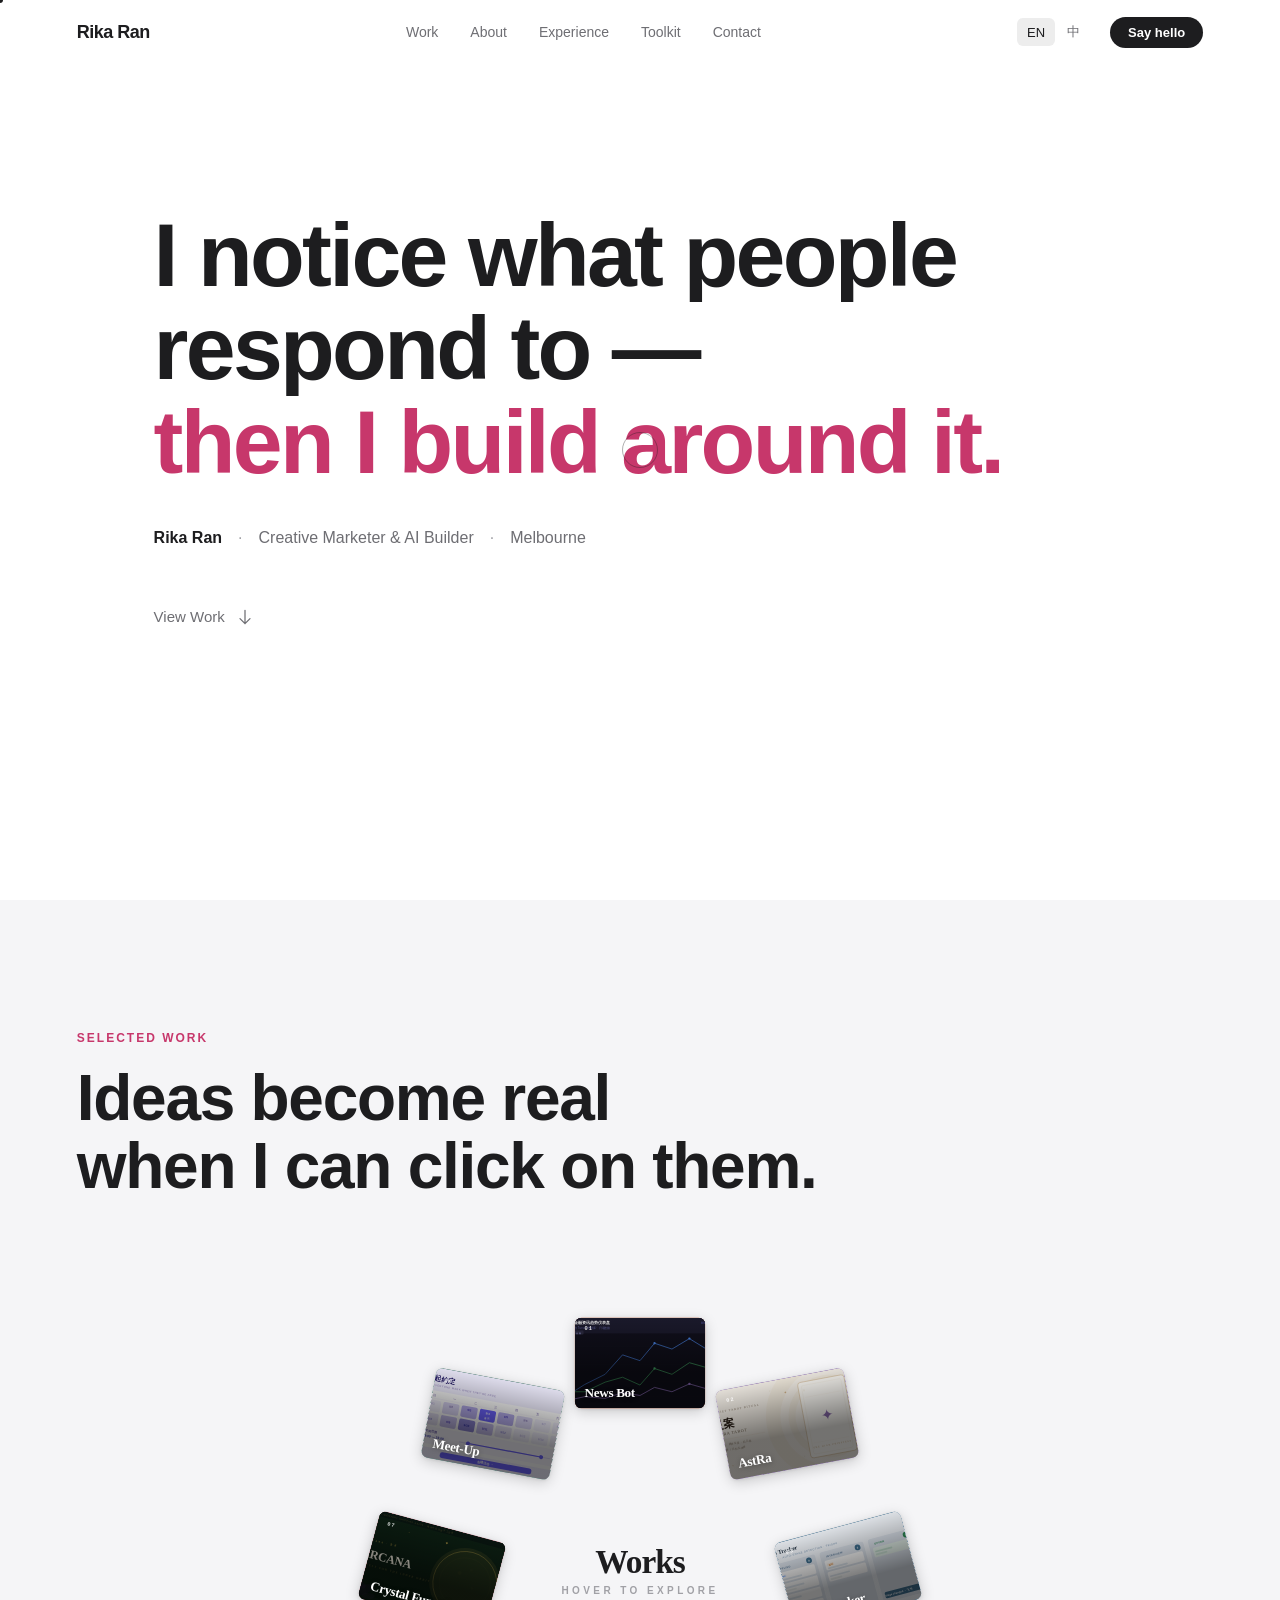
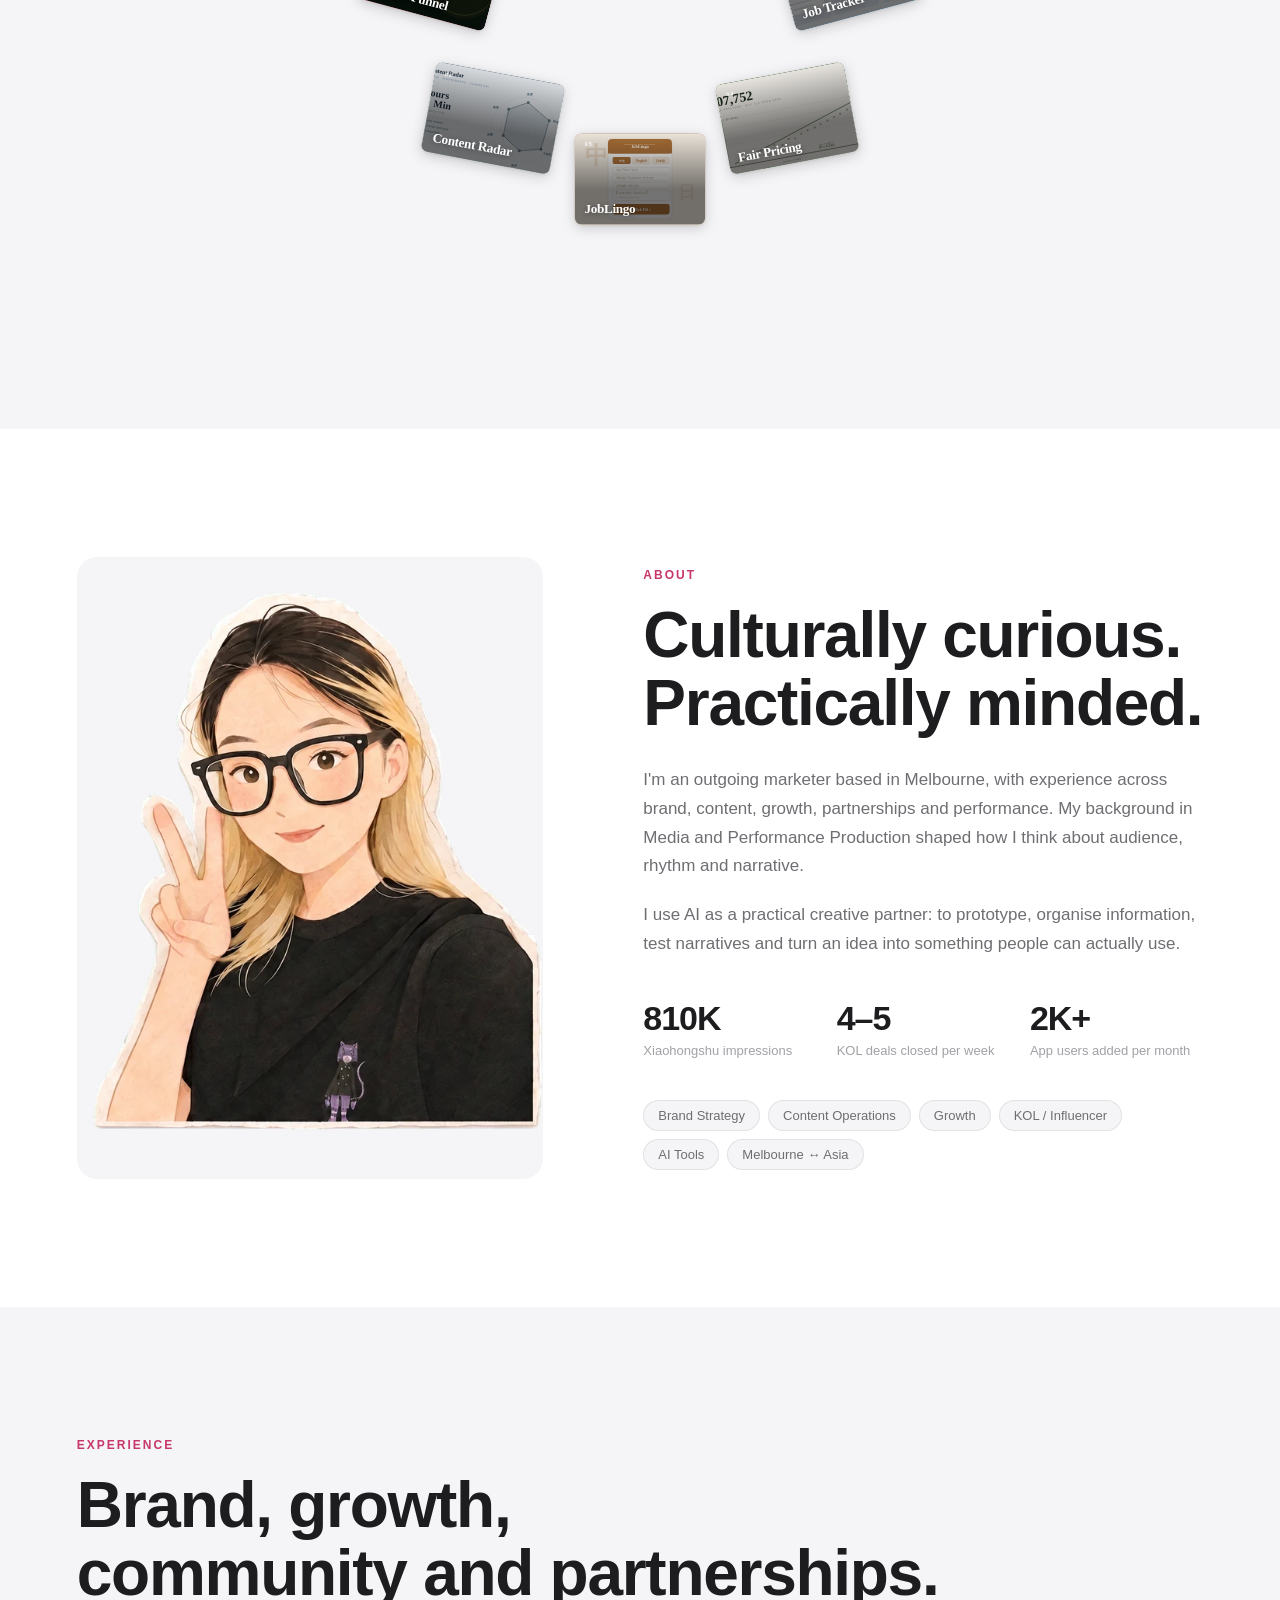
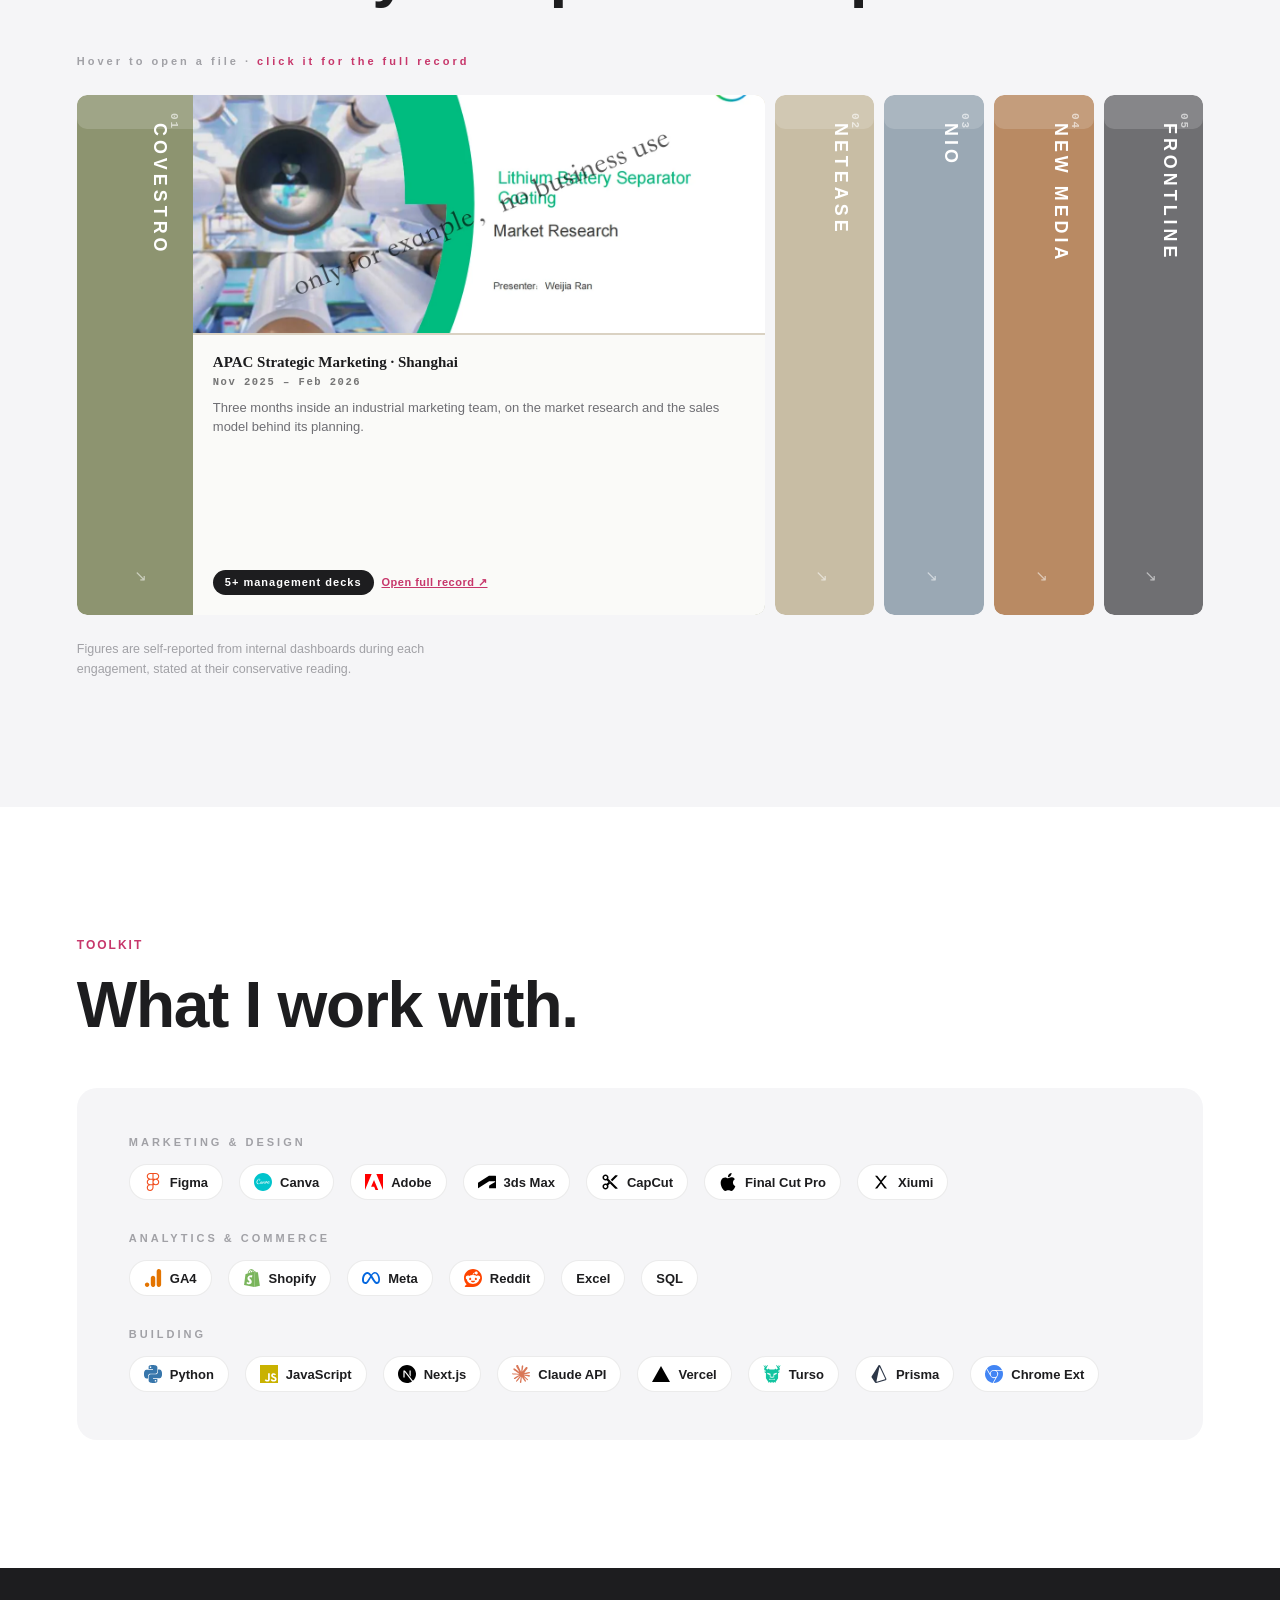
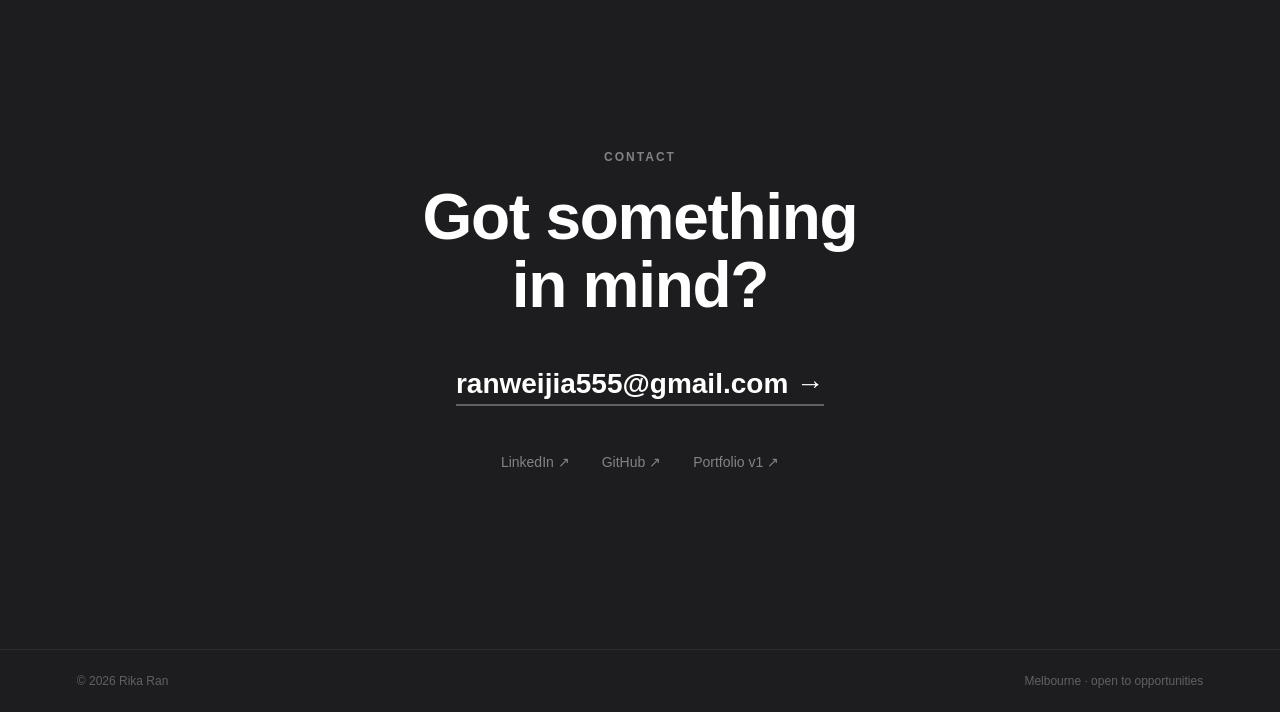
==== commit 8a196d0f: "v2: 修复照片加载 — 从父目录读取 photo-manifest.json 内嵌 photo-slot 逻辑，fetch('../assets/photo-manifest.json') 并把路径" ====
--- a/v2/index.html
+++ b/v2/index.html
@@ -482,5 +482,53 @@
   <script src="../build-wheel.js?v=10"></script>
   <script src="../experience.js?v=4"></script>
   <script src="script.js"></script>
+  <script>
+    /* Photo slots for v2 — fetches from parent directory */
+    (() => {
+      const fill = (holder, src, alt) => {
+        if (!src || holder.querySelector('img')) return;
+        const img = document.createElement('img');
+        img.alt = alt || ''; img.decoding = 'async'; img.src = src;
+        holder.insertBefore(img, holder.firstChild);
+      };
+      const fillAll = (root, manifest) => {
+        root.querySelectorAll('.peek-photo[data-slot]').forEach(el => {
+          const slot = el.dataset.slot.replace(/^cover-/, '');
+          fill(el, manifest.experience[slot], '');
+        });
+        root.querySelectorAll('.ov-figure[data-slot]').forEach(el => {
+          const src = manifest.experience[el.dataset.slot];
+          if (!src) { el.remove(); return; }
+          fill(el, src, el.querySelector('figcaption')?.textContent.trim() || '');
+        });
+        root.querySelectorAll('.tool.is-word[data-logo]').forEach(el => {
+          const src = manifest.logos?.[el.dataset.logo];
+          if (!src) return;
+          fill(el.querySelector('.tool-ico'), src, '');
+          el.classList.remove('is-word');
+        });
+      };
+      fetch('../assets/photo-manifest.json')
+        .then(r => r.ok ? r.json() : null)
+        .then(data => {
+          if (!data) return;
+          const m = { experience: data.experience || {}, logos: data.logos || {} };
+          /* fix paths: manifest has 'assets/...' but we're one level up */
+          Object.keys(m.experience).forEach(k => {
+            m.experience[k] = '../' + m.experience[k];
+          });
+          Object.keys(m.logos).forEach(k => {
+            m.logos[k] = '../' + m.logos[k];
+          });
+          fillAll(document, m);
+          window._v2PhotoManifest = m;
+        })
+        .catch(() => {});
+      /* re-fill after experience overlay opens */
+      window.fillPhotoSlots = root => {
+        if (window._v2PhotoManifest) fillAll(root, window._v2PhotoManifest);
+      };
+    })();
+  </script>
 </body>
 </html>
